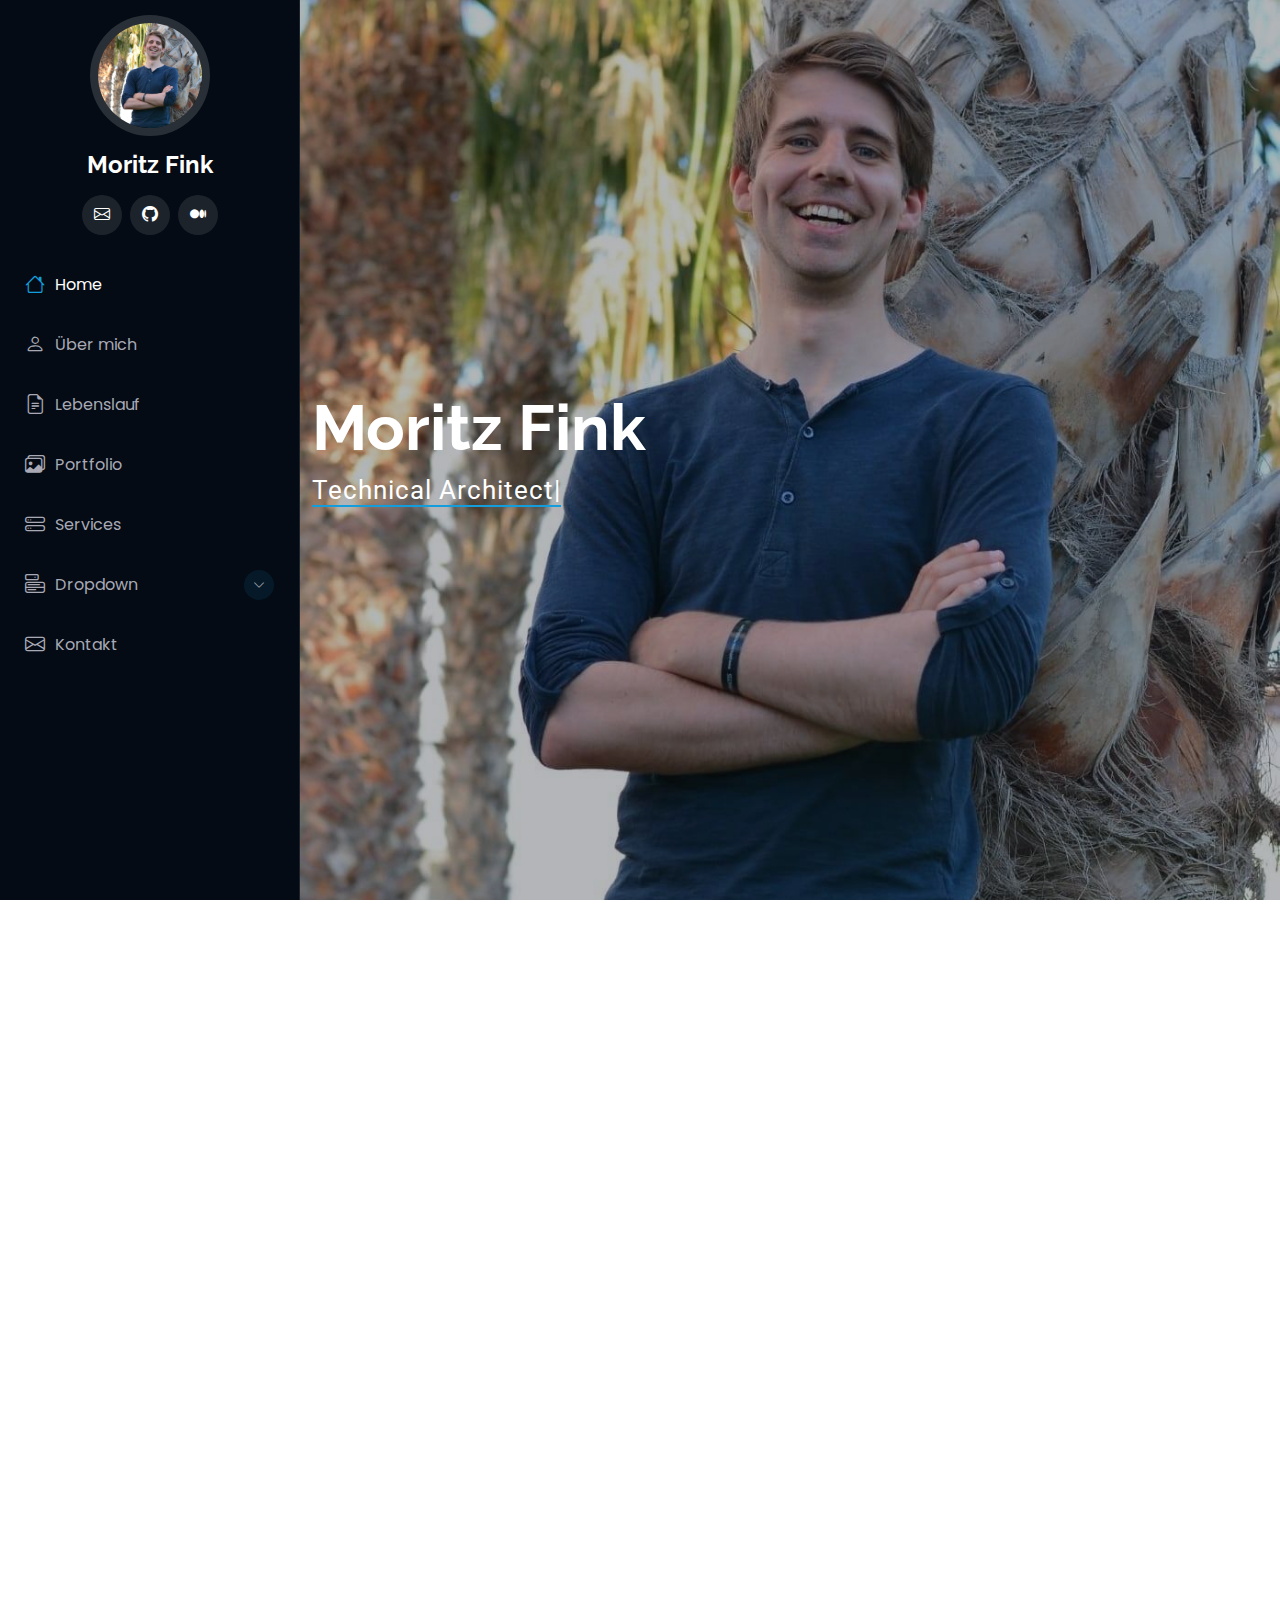
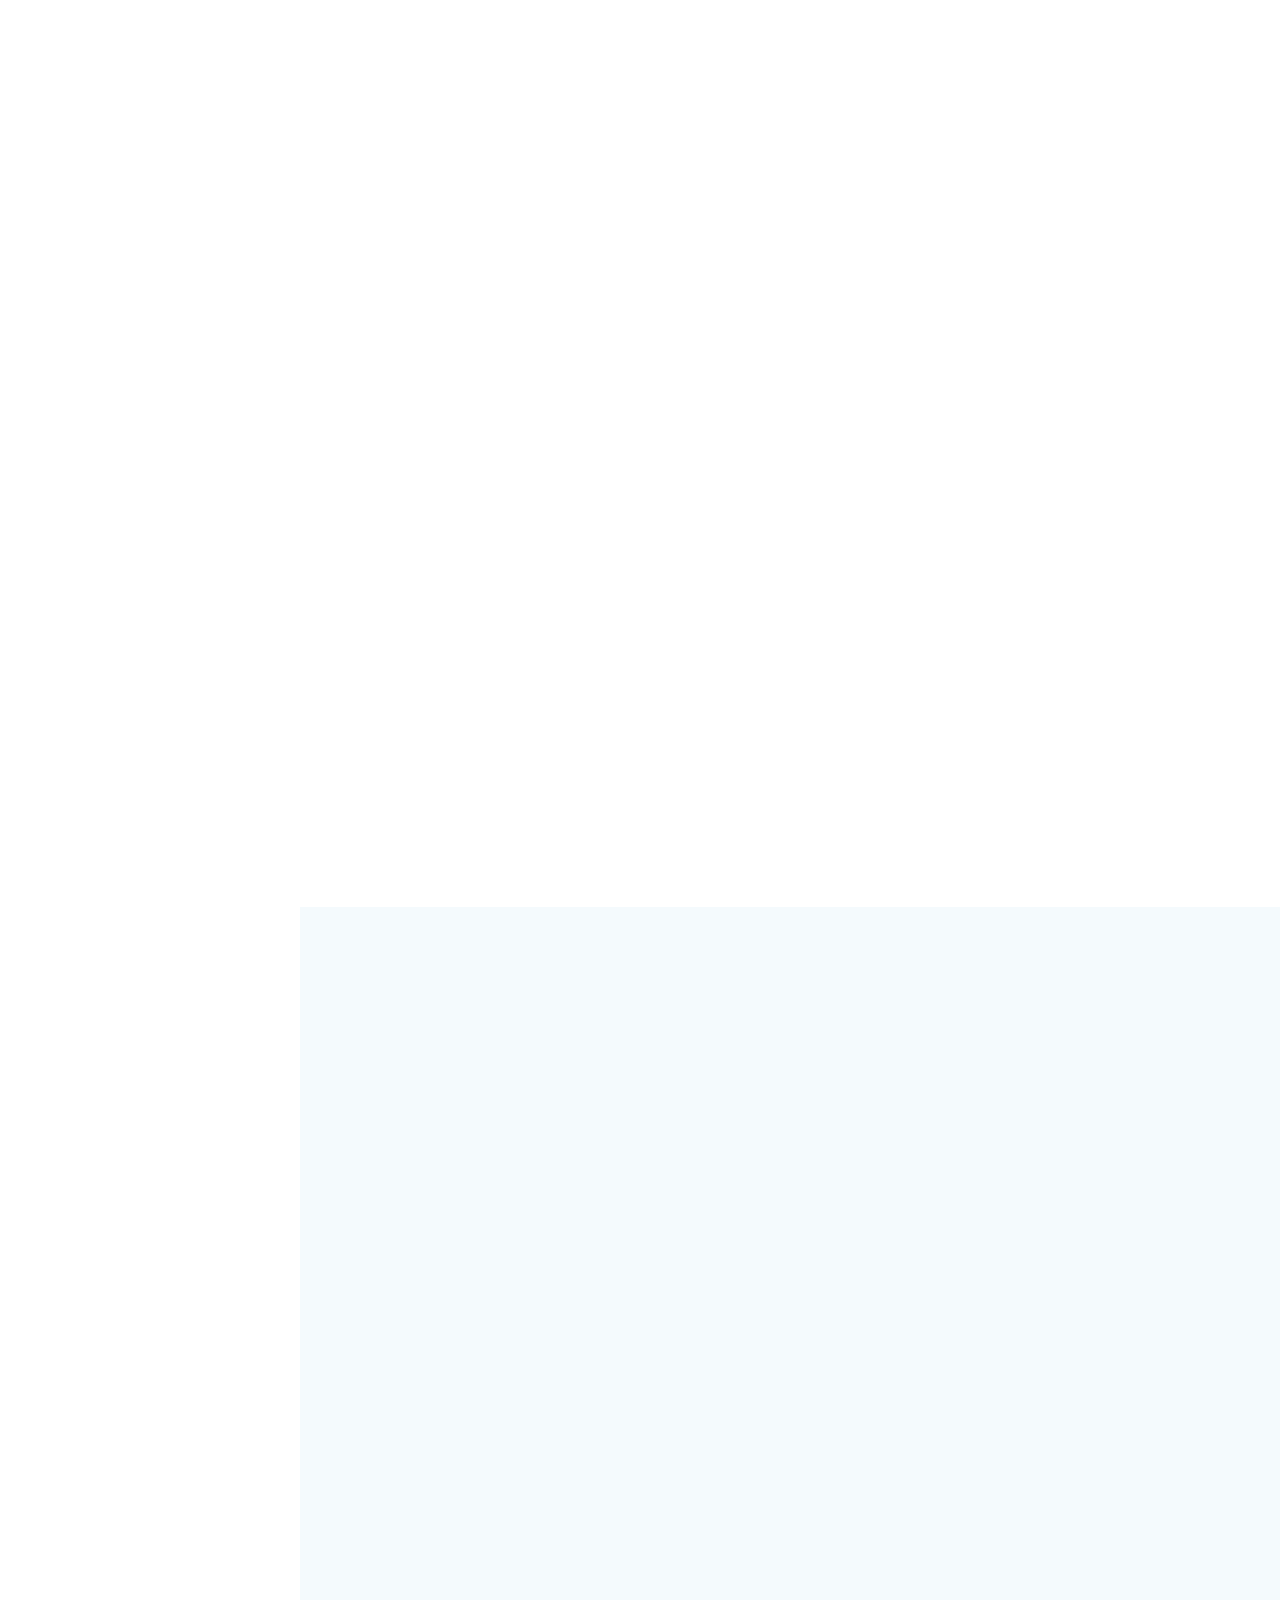
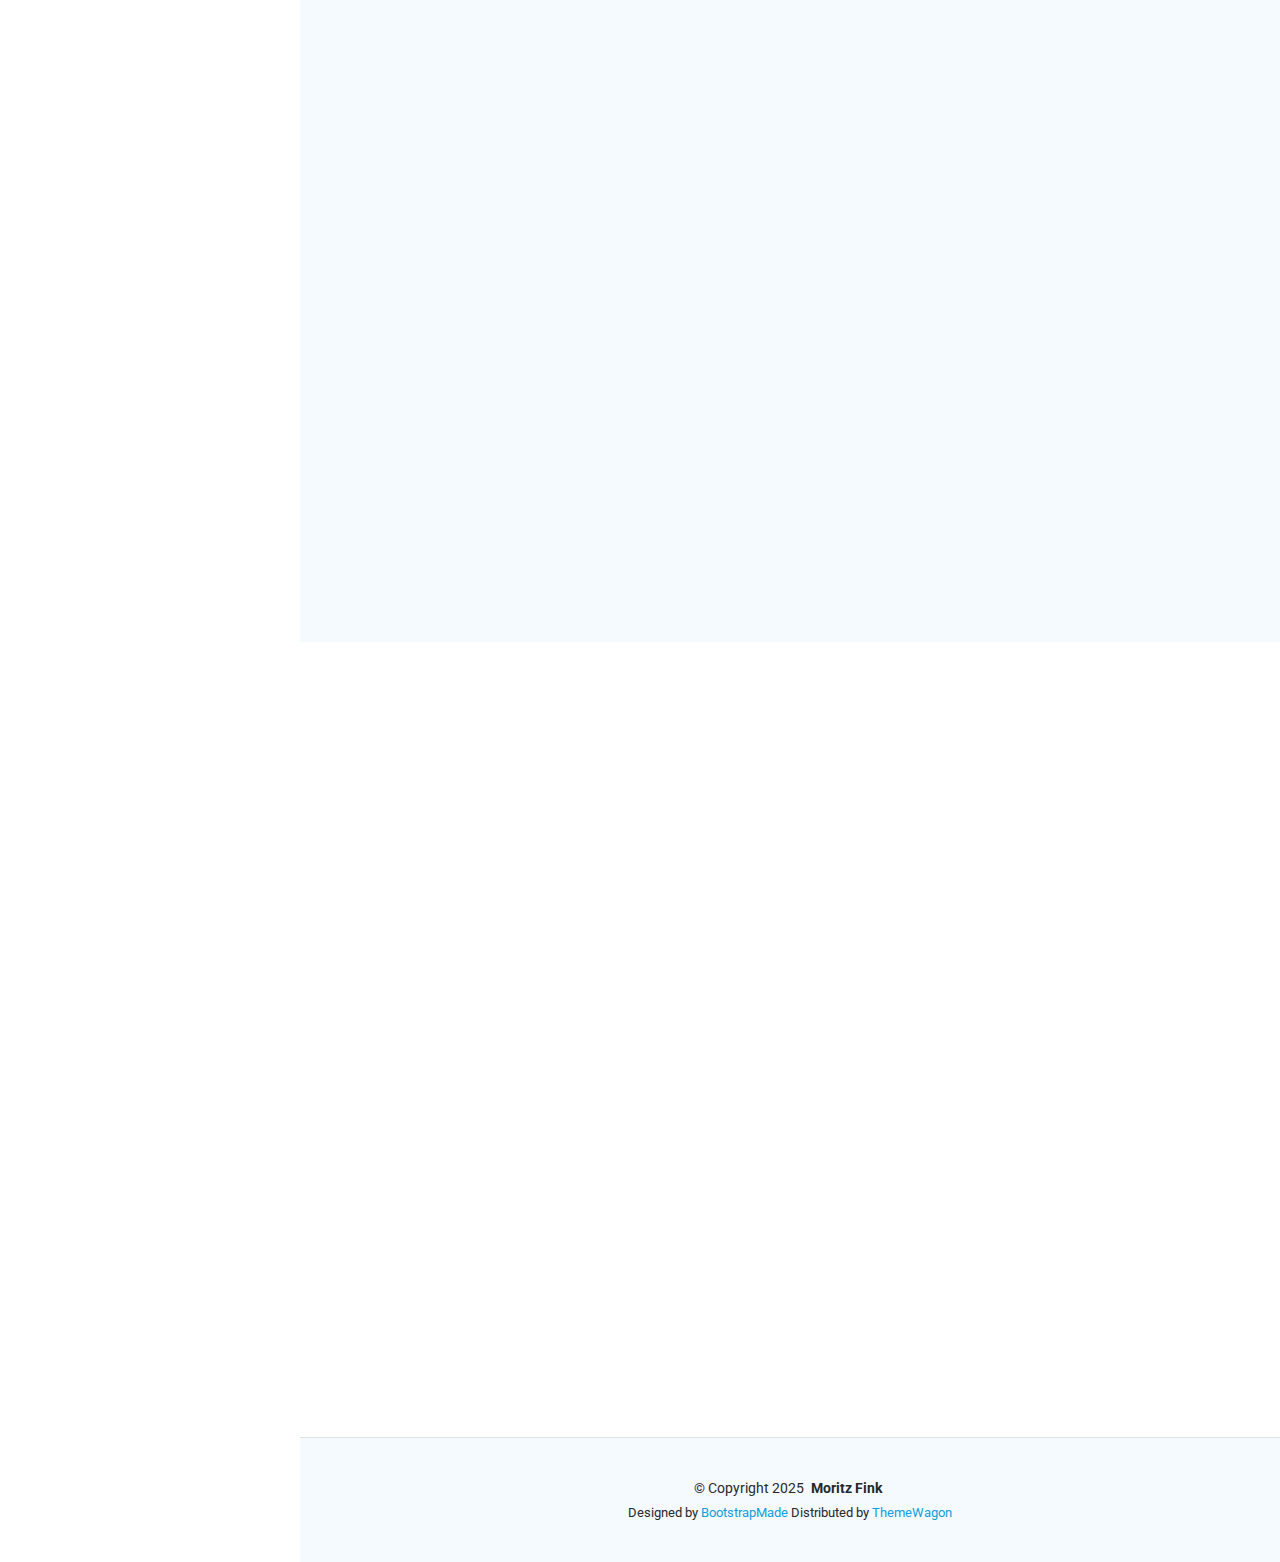
==== index.html @ 24b367f7 "Summarize Bachelor & Master" ====
<!DOCTYPE html>
<html lang="de">

<head>
    <meta charset="utf-8">
    <meta content="width=device-width, initial-scale=1.0" name="viewport">
    <title>Moritz Fink</title>
    <meta content="" name="description"> <!-- TODO -->
    <meta content="" name="keywords">

    <!-- Favicons -->
    <link href="assets/img/favicon.ico" rel="icon">
    <link href="assets/img/apple-touch-icon.png" rel="apple-touch-icon">

    <!-- Fonts -->
    <link href="https://fonts.googleapis.com" rel="preconnect">
    <link href="https://fonts.gstatic.com" rel="preconnect" crossorigin>
    <link href="https://fonts.googleapis.com/css2?family=Roboto:ital,wght@0,100;0,300;0,400;0,500;0,700;0,900;1,100;1,300;1,400;1,500;1,700;1,900&family=Poppins:ital,wght@0,100;0,200;0,300;0,400;0,500;0,600;0,700;0,800;0,900;1,100;1,200;1,300;1,400;1,500;1,600;1,700;1,800;1,900&family=Raleway:ital,wght@0,100;0,200;0,300;0,400;0,500;0,600;0,700;0,800;0,900;1,100;1,200;1,300;1,400;1,500;1,600;1,700;1,800;1,900&display=swap"
          rel="stylesheet">

    <!-- Vendor CSS Files -->
    <link href="assets/vendor/bootstrap/css/bootstrap.min.css" rel="stylesheet">
    <link href="assets/vendor/bootstrap-icons/bootstrap-icons.css" rel="stylesheet">
    <link href="assets/vendor/aos/aos.css" rel="stylesheet">
    <link href="assets/vendor/glightbox/css/glightbox.min.css" rel="stylesheet">
    <link href="assets/vendor/swiper/swiper-bundle.min.css" rel="stylesheet">

    <!-- Main CSS File -->
    <link href="assets/css/main.css" rel="stylesheet">
</head>

<body class="index-page">

<header id="header" class="header dark-background d-flex flex-column">
    <i class="header-toggle d-xl-none bi bi-list"></i>

    <div class="profile-img">
        <img src="assets/img/my-profile-img.jpg" alt="" class="img-fluid rounded-circle">
    </div>

    <a href="index.html" class="logo d-flex align-items-center justify-content-center">
        <!-- Uncomment the line below if you also wish to use an image logo -->
        <!-- <img src="assets/img/logo.png" alt=""> -->
        <h1 class="sitename">Moritz Fink</h1>
    </a>

    <div class="social-links text-center">
        <a href="mailto:fink.moritz@gmail.com" class="mail"><i class="bi bi-envelope"></i></a>
        <a href="https://github.com/finkmoritz" class="github"><i class="bi bi-github"></i></a>
        <a href="https://medium.com/@fink.moritz" class="medium"><i class="bi bi-medium"></i></a>
    </div>

    <nav id="navmenu" class="navmenu">
        <ul>
            <li><a href="#hero" class="active"><i class="bi bi-house navicon"></i>Home</a></li>
            <li><a href="#about"><i class="bi bi-person navicon"></i> Über mich</a></li>
            <li><a href="#resume"><i class="bi bi-file-earmark-text navicon"></i> Lebenslauf</a></li>
            <li><a href="#portfolio"><i class="bi bi-images navicon"></i> Portfolio</a></li>
            <li><a href="#services"><i class="bi bi-hdd-stack navicon"></i> Services</a></li>
            <li class="dropdown"><a href="#"><i class="bi bi-menu-button navicon"></i> <span>Dropdown</span> <i
                    class="bi bi-chevron-down toggle-dropdown"></i></a>
                <ul>
                    <li><a href="#">Dropdown 1</a></li>
                    <li class="dropdown"><a href="#"><span>Deep Dropdown</span> <i
                            class="bi bi-chevron-down toggle-dropdown"></i></a>
                        <ul>
                            <li><a href="#">Deep Dropdown 1</a></li>
                            <li><a href="#">Deep Dropdown 2</a></li>
                            <li><a href="#">Deep Dropdown 3</a></li>
                            <li><a href="#">Deep Dropdown 4</a></li>
                            <li><a href="#">Deep Dropdown 5</a></li>
                        </ul>
                    </li>
                    <li><a href="#">Dropdown 2</a></li>
                    <li><a href="#">Dropdown 3</a></li>
                    <li><a href="#">Dropdown 4</a></li>
                </ul>
            </li>
            <li><a href="#contact"><i class="bi bi-envelope navicon"></i> Kontakt</a></li>
        </ul>
    </nav>

</header>

<main class="main">

    <!-- Hero Section -->
    <section id="hero" class="hero section dark-background">

        <img src="assets/img/hero-bg.jpg" alt="" data-aos="fade-in" class="">

        <div class="container" data-aos="fade-up" data-aos-delay="100">
            <h2>Moritz Fink</h2>
            <p><span class="typed"
                         data-typed-items="Technical Architect, Software Engineer, Associate Manager">Technical Architect</span><span
                    class="typed-cursor typed-cursor--blink" aria-hidden="true"></span><span
                    class="typed-cursor typed-cursor--blink" aria-hidden="true"></span></p>
        </div>

    </section><!-- /Hero Section -->

    <!-- About Section -->
    <section id="about" class="about section">

        <!-- Section Title -->
        <div class="container section-title" data-aos="fade-up">
            <h2>Über mich</h2>
            <p>Mit meinen mittlerweile <span id="careerYears"></span> Jahren Berufserfahrung konnte ich bereits
            vielen Kunden mit modernen und zuverlässigen Softwarelösungen zum Erfolg verhelfen. Obwohl ich in
            diesem Zuge schon mit unterschiedlichsten Technologien, Programmiersprachen, Frameworks und Tools
            arbeiten durfte, liegt mein Fokus dennoch auf Backend-Applikationen im Java-Ökosystem (insbesondere
            SpringBoot-Microservices).</p>
        </div><!-- End Section Title -->

        <div class="container" data-aos="fade-up" data-aos-delay="100">

            <div class="row gy-4 justify-content-center">
                <div class="col-lg-4">
                    <img src="assets/img/my-profile-img.jpg" class="img-fluid" alt="">
                    <div class="row">
                        <div class="col-3">
                            <a href="https://www.scrum.org/certificates/267870">
                                <img class="" src="assets/img/certificates/badge-psmi.svg" alt="badge-psmi" width="100%"/>
                            </a>
                        </div>
                        <div class="col-3">
                            <a href="https://www.youracclaim.com/badges/b25d51d9-f600-4a64-9396-aa8501bc0578/public_url">
                                <img class="" src="assets/img/certificates/badge-aws-cp.png" alt="badge-aws-cp" width="100%"/>
                            </a>
                        </div>
                        <div class="col-3">
                            <img class="" src="assets/img/certificates/badge-devops-foundation.png" alt="badge-devops-foundation" width="100%"/>
                        </div>
                        <div class="col-3">
                            <img class="" src="assets/img/certificates/badge-kmp1.png" alt="badge-kmp1" width="100%"/>
                        </div>
                    </div>
                </div>
                <div class="col-lg-8 content">
                    <h2>Technischer Architekt &amp; Software Engineer</h2>
                    <p class="fst-italic py-3"> <!-- TODO -->
                        Lorem ipsum dolor sit amet, consectetur adipiscing elit, sed do eiusmod tempor incididunt ut
                        labore et dolore
                        magna aliqua.
                    </p>
                    <div class="row">
                        <div class="col-lg-6">
                            <ul>
                                <li><i class="bi bi-chevron-right"></i> <strong>Wohnort:</strong>
                                    <span>Maxhütte-Haidhof, Deutschland</span></li>
                                <li><i class="bi bi-chevron-right"></i> <strong>Geboren:</strong>
                                    <span>30. Juni 1992 in Burglengenfeld</span></li>
                                <li><i class="bi bi-chevron-right"></i> <strong>Alter:</strong> <span id="ageYears"></span></li>
                                <li><i class="bi bi-chevron-right"></i> <strong>Email:</strong>
                                    <span><a href="mailto:fink.moritz@gmail.com">fink.moritz@gmail.com</a></span></li>
                            </ul>
                        </div>
                        <div class="col-lg-6">
                            <ul>
                                <li><i class="bi bi-chevron-right"></i> <strong>Website:</strong>
                                    <span><a href="https://www.finkmoritz.de<">www.finkmoritz.de</a></span></li>
                                <!--<li><i class="bi bi-chevron-right"></i> <strong>Mobiltelefon:</strong>
                                    <span>+123 456 7890</span></li>-->
                                <li><i class="bi bi-chevron-right"></i> <strong>Abschluss:</strong> <span>M.Sc. Computational Science</span></li>
                                <li><i class="bi bi-chevron-right"></i> <strong>Arbeitgeber:</strong>
                                    <span><a href="https://accenture.com">Accenture</a></span></li>
                            </ul>
                        </div>
                    </div>
                    <p class="py-3"> <!-- TODO -->
                        Officiis eligendi itaque labore et dolorum mollitia officiis optio vero. Quisquam sunt adipisci
                        omnis et ut. Nulla accusantium dolor incidunt officia tempore. Et eius omnis.
                        Cupiditate ut dicta maxime officiis quidem quia. Sed et consectetur qui quia repellendus itaque
                        neque.
                    </p>
                </div>
            </div>

        </div>

    </section><!-- /About Section -->

    <!-- Skills Section -->
    <section id="skills" class="skills section light-background">

        <!-- Section Title -->
        <div class="container section-title" data-aos="fade-up">
            <h2>Skills</h2>
            <p>Necessitatibus eius consequatur ex aliquid fuga eum quidem sint consectetur velit</p> <!-- TODO -->
        </div><!-- End Section Title -->

        <div class="container" data-aos="fade-up" data-aos-delay="100">

            <div class="row skills-content skills-animation">

                <div class="col-lg-6">

                    <div class="progress">
                        <span class="skill"><span>Backend (Java, Kotlin)</span> <i class="val">90%</i></span>
                        <div class="progress-bar-wrap">
                            <div class="progress-bar" role="progressbar" aria-valuenow="90" aria-valuemin="0"
                                 aria-valuemax="100"></div>
                        </div>
                    </div><!-- End Skills Item -->

                    <div class="progress">
                        <span class="skill"><span>Agile Softwareentwicklung (Scrum, Kanban)</span> <i class="val">80%</i></span>
                        <div class="progress-bar-wrap">
                            <div class="progress-bar" role="progressbar" aria-valuenow="80" aria-valuemin="0"
                                 aria-valuemax="100"></div>
                        </div>
                    </div><!-- End Skills Item -->

                    <div class="progress">
                        <span class="skill"><span>Cross-Platform Development (Flutter)</span> <i class="val">80%</i></span>
                        <div class="progress-bar-wrap">
                            <div class="progress-bar" role="progressbar" aria-valuenow="80" aria-valuemin="0"
                                 aria-valuemax="100"></div>
                        </div>
                    </div><!-- End Skills Item -->

                </div>

                <div class="col-lg-6">

                    <div class="progress">
                        <span class="skill"><span>SQL (Oracle, PostgreSQL, H2)</span> <i class="val">70%</i></span>
                        <div class="progress-bar-wrap">
                            <div class="progress-bar" role="progressbar" aria-valuenow="70" aria-valuemin="0"
                                 aria-valuemax="100"></div>
                        </div>
                    </div><!-- End Skills Item -->

                    <div class="progress">
                        <span class="skill"><span>Frontend (HTML5/CSS/JavaScript, Angular, Vue, JSP)</span> <i class="val">60%</i></span>
                        <div class="progress-bar-wrap">
                            <div class="progress-bar" role="progressbar" aria-valuenow="60" aria-valuemin="0"
                                 aria-valuemax="100"></div>
                        </div>
                    </div><!-- End Skills Item -->

                    <div class="progress">
                        <span class="skill"><span>DevOps</span> <i class="val">50%</i></span>
                        <div class="progress-bar-wrap">
                            <div class="progress-bar" role="progressbar" aria-valuenow="50" aria-valuemin="0"
                                 aria-valuemax="100"></div>
                        </div>
                    </div><!-- End Skills Item -->

                </div>

            </div>

        </div>

    </section><!-- /Skills Section -->

    <!-- Resume Section -->
    <section id="resume" class="resume section">

        <!-- Section Title -->
        <div class="container section-title" data-aos="fade-up">
            <h2>Lebenslauf</h2>
            <p>Magnam dolores commodi suscipit. Necessitatibus eius consequatur ex aliquid fuga eum quidem. Sit sint
                consectetur velit. Quisquam quos quisquam cupiditate. Et nemo qui impedit suscipit alias ea. Quia fugiat
                sit in iste officiis commodi quidem hic quas.</p> <!-- TODO -->
        </div><!-- End Section Title -->

        <div class="container">

            <div class="row">

                <div class="col-lg-6" data-aos="fade-up" data-aos-delay="100">

                    <div class="col-lg-6" data-aos="fade-up" data-aos-delay="200">
                        <h3 class="resume-title">Berufliche Tätigkeiten</h3>
                        <div class="resume-item">
                            <h4>Associate Manager / Technischer Architekt</h4>
                            <h5>seit 2022</h5>
                            <p><em>Accenture, München</em></p>
                            <ul> <!-- TODO -->
                                <li>Lead in the design, development, and implementation of the graphic, layout, and
                                    production communication materials
                                </li>
                                <li>Delegate tasks to the 7 members of the design team and provide counsel on all aspects of
                                    the project.
                                </li>
                                <li>Supervise the assessment of all graphic materials in order to ensure quality and
                                    accuracy of the design
                                </li>
                                <li>Oversee the efficient use of production project budgets ranging from $2,000 - $25,000
                                </li>
                            </ul>
                        </div><!-- Edn Resume Item -->

                        <div class="resume-item">
                            <h4>Consultant / Software Engineer</h4>
                            <h5>2021 - 2022</h5>
                            <p><em>Accenture, München</em></p>
                            <ul> <!-- TODO -->
                                <li>Developed numerous marketing programs (logos, brochures,infographics, presentations, and
                                    advertisements).
                                </li>
                                <li>Managed up to 5 projects or tasks at a given time while under pressure</li>
                                <li>Recommended and consulted with clients on the most appropriate graphic design</li>
                                <li>Created 4+ design presentations and proposals a month for clients and account managers
                                </li>
                            </ul>
                        </div><!-- Edn Resume Item -->

                        <div class="resume-item">
                            <h4>(Senior) Analyst / Software Engineer</h4>
                            <h5>2017 - 2021</h5>
                            <p><em>Accenture, München</em></p>
                            <ul> <!-- TODO -->
                                <li>Developed numerous marketing programs (logos, brochures,infographics, presentations, and
                                    advertisements).
                                </li>
                                <li>Managed up to 5 projects or tasks at a given time while under pressure</li>
                                <li>Recommended and consulted with clients on the most appropriate graphic design</li>
                                <li>Created 4+ design presentations and proposals a month for clients and account managers
                                </li>
                            </ul>
                        </div><!-- Edn Resume Item -->

                        <div class="resume-item">
                            <h4>Trainee</h4>
                            <h5>2017</h5>
                            <p><em>Accenture, Frankfurt</em></p>
                            <ul> <!-- TODO -->
                                <li>Developed numerous marketing programs (logos, brochures,infographics, presentations, and
                                    advertisements).
                                </li>
                                <li>Managed up to 5 projects or tasks at a given time while under pressure</li>
                                <li>Recommended and consulted with clients on the most appropriate graphic design</li>
                                <li>Created 4+ design presentations and proposals a month for clients and account managers
                                </li>
                            </ul>
                        </div><!-- Edn Resume Item -->

                    </div>

                    <h3 class="resume-title">Ausbildung</h3>
                    <div class="resume-item">
                        <h4>Master of Science - Computational Science</h4>
                        <h5>2015 - 2017</h5>
                        <p><em>Universität Regensburg</em></p>
                        <p>Im Zuge meiner <a href="assets/docs/portfolio/Masterthesis.pdf">Masterarbeit</a>
                            programmierte ich mehrere Simulationen im Bereich der Gitter-Quantenchromodynamik
                            (Lattice-QCD) für zwei verschiedene mathematische C++ - Bibliotheken
                            (<a href="https://github.com/finkmoritz/Chroma">Chroma</a> &
                            <a href="https://github.com/finkmoritz/Grid">GRID</a>).
                            Deren jeweilige Performance stellte ich anschließend auf dem Supercomputer
                            <a href="https://www.fz-juelich.de/en/ias/jsc/systems/prototype-systems/qpace3">QPACE3</a>
                            des Jülicher Forschungszentrums gegenüber.</p>
                    </div><!-- Edn Resume Item -->

                    <div class="resume-item">
                        <h4>Bachelor of Science - Computational Science</h4>
                        <h5>2011 - 2015</h5>
                        <p><em>Universität Regensburg</em></p>
                        <p>Meine <a href="assets/docs/portfolio/Bachelorthesis.pdf">Bachelorarbeit</a> befasste sich
                            mit Phasenübergängen der Energiedichte und Magnetisierung von Spins im zweidimensionalen
                            <a href="https://github.com/finkmoritz/planarModel">Ising-Modell</a>.</p>
                    </div><!-- Edn Resume Item -->

                </div>

            </div>

        </div>

    </section><!-- /Resume Section -->

    <!-- Portfolio Section -->
    <section id="portfolio" class="portfolio section light-background">

        <!-- Section Title -->
        <div class="container section-title" data-aos="fade-up">
            <h2>Portfolio</h2>
            <p>Magnam dolores commodi suscipit. Necessitatibus eius consequatur ex aliquid fuga eum quidem. Sit sint
                consectetur velit. Quisquam quos quisquam cupiditate. Et nemo qui impedit suscipit alias ea. Quia fugiat
                sit in iste officiis commodi quidem hic quas.</p>
        </div><!-- End Section Title -->

        <div class="container">

            <div class="isotope-layout" data-default-filter="*" data-layout="masonry" data-sort="original-order">

                <ul class="portfolio-filters isotope-filters" data-aos="fade-up" data-aos-delay="100">
                    <li data-filter="*" class="filter-active">All</li>
                    <li data-filter=".filter-app">App</li>
                    <li data-filter=".filter-product">Product</li>
                    <li data-filter=".filter-branding">Branding</li>
                    <li data-filter=".filter-books">Books</li>
                </ul><!-- End Portfolio Filters -->

                <div class="row gy-4 isotope-container" data-aos="fade-up" data-aos-delay="200">

                    <div class="col-lg-4 col-md-6 portfolio-item isotope-item filter-app">
                        <div class="portfolio-content h-100">
                            <img src="assets/img/portfolio/app-1.jpg" class="img-fluid" alt="">
                            <div class="portfolio-info">
                                <h4>App 1</h4>
                                <p>Lorem ipsum, dolor sit amet consectetur</p>
                                <a href="assets/img/portfolio/app-1.jpg" title="App 1"
                                   data-gallery="portfolio-gallery-app" class="glightbox preview-link"><i
                                        class="bi bi-zoom-in"></i></a>
                                <a href="portfolio-details.html" title="More Details" class="details-link"><i
                                        class="bi bi-link-45deg"></i></a>
                            </div>
                        </div>
                    </div><!-- End Portfolio Item -->

                    <div class="col-lg-4 col-md-6 portfolio-item isotope-item filter-product">
                        <div class="portfolio-content h-100">
                            <img src="assets/img/portfolio/product-1.jpg" class="img-fluid" alt="">
                            <div class="portfolio-info">
                                <h4>Product 1</h4>
                                <p>Lorem ipsum, dolor sit amet consectetur</p>
                                <a href="assets/img/portfolio/product-1.jpg" title="Product 1"
                                   data-gallery="portfolio-gallery-product" class="glightbox preview-link"><i
                                        class="bi bi-zoom-in"></i></a>
                                <a href="portfolio-details.html" title="More Details" class="details-link"><i
                                        class="bi bi-link-45deg"></i></a>
                            </div>
                        </div>
                    </div><!-- End Portfolio Item -->

                    <div class="col-lg-4 col-md-6 portfolio-item isotope-item filter-branding">
                        <div class="portfolio-content h-100">
                            <img src="assets/img/portfolio/branding-1.jpg" class="img-fluid" alt="">
                            <div class="portfolio-info">
                                <h4>Branding 1</h4>
                                <p>Lorem ipsum, dolor sit amet consectetur</p>
                                <a href="assets/img/portfolio/branding-1.jpg" title="Branding 1"
                                   data-gallery="portfolio-gallery-branding" class="glightbox preview-link"><i
                                        class="bi bi-zoom-in"></i></a>
                                <a href="portfolio-details.html" title="More Details" class="details-link"><i
                                        class="bi bi-link-45deg"></i></a>
                            </div>
                        </div>
                    </div><!-- End Portfolio Item -->

                    <div class="col-lg-4 col-md-6 portfolio-item isotope-item filter-books">
                        <div class="portfolio-content h-100">
                            <img src="assets/img/portfolio/books-1.jpg" class="img-fluid" alt="">
                            <div class="portfolio-info">
                                <h4>Books 1</h4>
                                <p>Lorem ipsum, dolor sit amet consectetur</p>
                                <a href="assets/img/portfolio/books-1.jpg" title="Branding 1"
                                   data-gallery="portfolio-gallery-book" class="glightbox preview-link"><i
                                        class="bi bi-zoom-in"></i></a>
                                <a href="portfolio-details.html" title="More Details" class="details-link"><i
                                        class="bi bi-link-45deg"></i></a>
                            </div>
                        </div>
                    </div><!-- End Portfolio Item -->

                    <div class="col-lg-4 col-md-6 portfolio-item isotope-item filter-app">
                        <div class="portfolio-content h-100">
                            <img src="assets/img/portfolio/app-2.jpg" class="img-fluid" alt="">
                            <div class="portfolio-info">
                                <h4>App 2</h4>
                                <p>Lorem ipsum, dolor sit amet consectetur</p>
                                <a href="assets/img/portfolio/app-2.jpg" title="App 2"
                                   data-gallery="portfolio-gallery-app" class="glightbox preview-link"><i
                                        class="bi bi-zoom-in"></i></a>
                                <a href="portfolio-details.html" title="More Details" class="details-link"><i
                                        class="bi bi-link-45deg"></i></a>
                            </div>
                        </div>
                    </div><!-- End Portfolio Item -->

                    <div class="col-lg-4 col-md-6 portfolio-item isotope-item filter-product">
                        <div class="portfolio-content h-100">
                            <img src="assets/img/portfolio/product-2.jpg" class="img-fluid" alt="">
                            <div class="portfolio-info">
                                <h4>Product 2</h4>
                                <p>Lorem ipsum, dolor sit amet consectetur</p>
                                <a href="assets/img/portfolio/product-2.jpg" title="Product 2"
                                   data-gallery="portfolio-gallery-product" class="glightbox preview-link"><i
                                        class="bi bi-zoom-in"></i></a>
                                <a href="portfolio-details.html" title="More Details" class="details-link"><i
                                        class="bi bi-link-45deg"></i></a>
                            </div>
                        </div>
                    </div><!-- End Portfolio Item -->

                    <div class="col-lg-4 col-md-6 portfolio-item isotope-item filter-branding">
                        <div class="portfolio-content h-100">
                            <img src="assets/img/portfolio/branding-2.jpg" class="img-fluid" alt="">
                            <div class="portfolio-info">
                                <h4>Branding 2</h4>
                                <p>Lorem ipsum, dolor sit amet consectetur</p>
                                <a href="assets/img/portfolio/branding-2.jpg" title="Branding 2"
                                   data-gallery="portfolio-gallery-branding" class="glightbox preview-link"><i
                                        class="bi bi-zoom-in"></i></a>
                                <a href="portfolio-details.html" title="More Details" class="details-link"><i
                                        class="bi bi-link-45deg"></i></a>
                            </div>
                        </div>
                    </div><!-- End Portfolio Item -->

                    <div class="col-lg-4 col-md-6 portfolio-item isotope-item filter-books">
                        <div class="portfolio-content h-100">
                            <img src="assets/img/portfolio/books-2.jpg" class="img-fluid" alt="">
                            <div class="portfolio-info">
                                <h4>Books 2</h4>
                                <p>Lorem ipsum, dolor sit amet consectetur</p>
                                <a href="assets/img/portfolio/books-2.jpg" title="Branding 2"
                                   data-gallery="portfolio-gallery-book" class="glightbox preview-link"><i
                                        class="bi bi-zoom-in"></i></a>
                                <a href="portfolio-details.html" title="More Details" class="details-link"><i
                                        class="bi bi-link-45deg"></i></a>
                            </div>
                        </div>
                    </div><!-- End Portfolio Item -->

                    <div class="col-lg-4 col-md-6 portfolio-item isotope-item filter-app">
                        <div class="portfolio-content h-100">
                            <img src="assets/img/portfolio/app-3.jpg" class="img-fluid" alt="">
                            <div class="portfolio-info">
                                <h4>App 3</h4>
                                <p>Lorem ipsum, dolor sit amet consectetur</p>
                                <a href="assets/img/portfolio/app-3.jpg" title="App 3"
                                   data-gallery="portfolio-gallery-app" class="glightbox preview-link"><i
                                        class="bi bi-zoom-in"></i></a>
                                <a href="portfolio-details.html" title="More Details" class="details-link"><i
                                        class="bi bi-link-45deg"></i></a>
                            </div>
                        </div>
                    </div><!-- End Portfolio Item -->

                    <div class="col-lg-4 col-md-6 portfolio-item isotope-item filter-product">
                        <div class="portfolio-content h-100">
                            <img src="assets/img/portfolio/product-3.jpg" class="img-fluid" alt="">
                            <div class="portfolio-info">
                                <h4>Product 3</h4>
                                <p>Lorem ipsum, dolor sit amet consectetur</p>
                                <a href="assets/img/portfolio/product-3.jpg" title="Product 3"
                                   data-gallery="portfolio-gallery-product" class="glightbox preview-link"><i
                                        class="bi bi-zoom-in"></i></a>
                                <a href="portfolio-details.html" title="More Details" class="details-link"><i
                                        class="bi bi-link-45deg"></i></a>
                            </div>
                        </div>
                    </div><!-- End Portfolio Item -->

                    <div class="col-lg-4 col-md-6 portfolio-item isotope-item filter-branding">
                        <div class="portfolio-content h-100">
                            <img src="assets/img/portfolio/branding-3.jpg" class="img-fluid" alt="">
                            <div class="portfolio-info">
                                <h4>Branding 3</h4>
                                <p>Lorem ipsum, dolor sit amet consectetur</p>
                                <a href="assets/img/portfolio/branding-3.jpg" title="Branding 2"
                                   data-gallery="portfolio-gallery-branding" class="glightbox preview-link"><i
                                        class="bi bi-zoom-in"></i></a>
                                <a href="portfolio-details.html" title="More Details" class="details-link"><i
                                        class="bi bi-link-45deg"></i></a>
                            </div>
                        </div>
                    </div><!-- End Portfolio Item -->

                    <div class="col-lg-4 col-md-6 portfolio-item isotope-item filter-books">
                        <div class="portfolio-content h-100">
                            <img src="assets/img/portfolio/books-3.jpg" class="img-fluid" alt="">
                            <div class="portfolio-info">
                                <h4>Books 3</h4>
                                <p>Lorem ipsum, dolor sit amet consectetur</p>
                                <a href="assets/img/portfolio/books-3.jpg" title="Branding 3"
                                   data-gallery="portfolio-gallery-book" class="glightbox preview-link"><i
                                        class="bi bi-zoom-in"></i></a>
                                <a href="portfolio-details.html" title="More Details" class="details-link"><i
                                        class="bi bi-link-45deg"></i></a>
                            </div>
                        </div>
                    </div><!-- End Portfolio Item -->

                </div><!-- End Portfolio Container -->

            </div>

        </div>

    </section><!-- /Portfolio Section -->

    <!-- Contact Section -->
    <section id="contact" class="contact section">

        <!-- Section Title -->
        <div class="container section-title" data-aos="fade-up">
            <h2>Kontakt</h2>
            <p>Necessitatibus eius consequatur ex aliquid fuga eum quidem sint consectetur velit</p> <!-- TODO -->
        </div><!-- End Section Title -->

        <div class="container" data-aos="fade-up" data-aos-delay="100">

            <div class="row gy-4">

                <div class="col-lg-5">

                    <div class="info-wrap">
                        <div class="info-item d-flex" data-aos="fade-up" data-aos-delay="200">
                            <i class="bi bi-geo-alt flex-shrink-0"></i>
                            <div>
                                <h3>Wohnort</h3>
                                <p>Maxhütte-Haidhof</p>
                            </div>
                        </div><!-- End Info Item -->

                        <!--<div class="info-item d-flex" data-aos="fade-up" data-aos-delay="300">
                            <i class="bi bi-telephone flex-shrink-0"></i>
                            <div>
                                <h3>Telefon</h3>
                                <p>+1 5589 55488 55</p>
                            </div>
                        </div>--><!-- End Info Item -->

                        <div class="info-item d-flex" data-aos="fade-up" data-aos-delay="400">
                            <i class="bi bi-envelope flex-shrink-0"></i>
                            <div>
                                <h3>Email</h3>
                                <p><a href="mailto:fink.moritz@gmail.com">fink.moritz@gmail.com</a></p>
                            </div>
                        </div><!-- End Info Item -->

                        <iframe src="https://www.google.com/maps/embed?pb=!1m18!1m12!1m3!1d41727.13258913736!2d12.028647030836174!3d49.18261533361409!2m3!1f0!2f0!3f0!3m2!1i1024!2i768!4f13.1!3m3!1m2!1s0x479f92b4f94dedef%3A0xd1ccecf30715cacb!2s93142%20Maxh%C3%BCtte-Haidhof!5e0!3m2!1sde!2sde!4v1743669351145!5m2!1sde!2sde"
                                frameborder="0" style="border:0; width: 100%; height: 270px;" allowfullscreen=""
                                loading="lazy" referrerpolicy="no-referrer-when-downgrade"></iframe>
                    </div>
                </div>

            </div>

        </div>

    </section><!-- /Contact Section -->

</main>

<footer id="footer" class="footer position-relative light-background">

    <div class="container">
        <div class="copyright text-center ">
            <p>© <span>Copyright 2025</span> <strong class="px-1 sitename">Moritz Fink</strong></p>
        </div>
        <div class="credits">
            <!-- All the links in the footer should remain intact. -->
            <!-- You can delete the links only if you've purchased the pro version. -->
            <!-- Licensing information: https://bootstrapmade.com/license/ -->
            <!-- Purchase the pro version with working PHP/AJAX contact form: [buy-url] -->
            Designed by <a href="https://bootstrapmade.com/">BootstrapMade</a> Distributed by <a
                href="https://themewagon.com">ThemeWagon</a>
        </div>
    </div>

</footer>

<!-- Scroll Top -->
<a href="#" id="scroll-top" class="scroll-top d-flex align-items-center justify-content-center"><i
        class="bi bi-arrow-up-short"></i></a>

<!-- Preloader -->
<div id="preloader"></div>

<!-- Vendor JS Files -->
<script src="assets/vendor/bootstrap/js/bootstrap.bundle.min.js"></script>
<script src="assets/vendor/php-email-form/validate.js"></script>
<script src="assets/vendor/aos/aos.js"></script>
<script src="assets/vendor/typed.js/typed.umd.js"></script>
<script src="assets/vendor/purecounter/purecounter_vanilla.js"></script>
<script src="assets/vendor/waypoints/noframework.waypoints.js"></script>
<script src="assets/vendor/glightbox/js/glightbox.min.js"></script>
<script src="assets/vendor/imagesloaded/imagesloaded.pkgd.min.js"></script>
<script src="assets/vendor/isotope-layout/isotope.pkgd.min.js"></script>
<script src="assets/vendor/swiper/swiper-bundle.min.js"></script>

<!-- Main JS File -->
<script src="assets/js/main.js"></script>

</body>

</html>
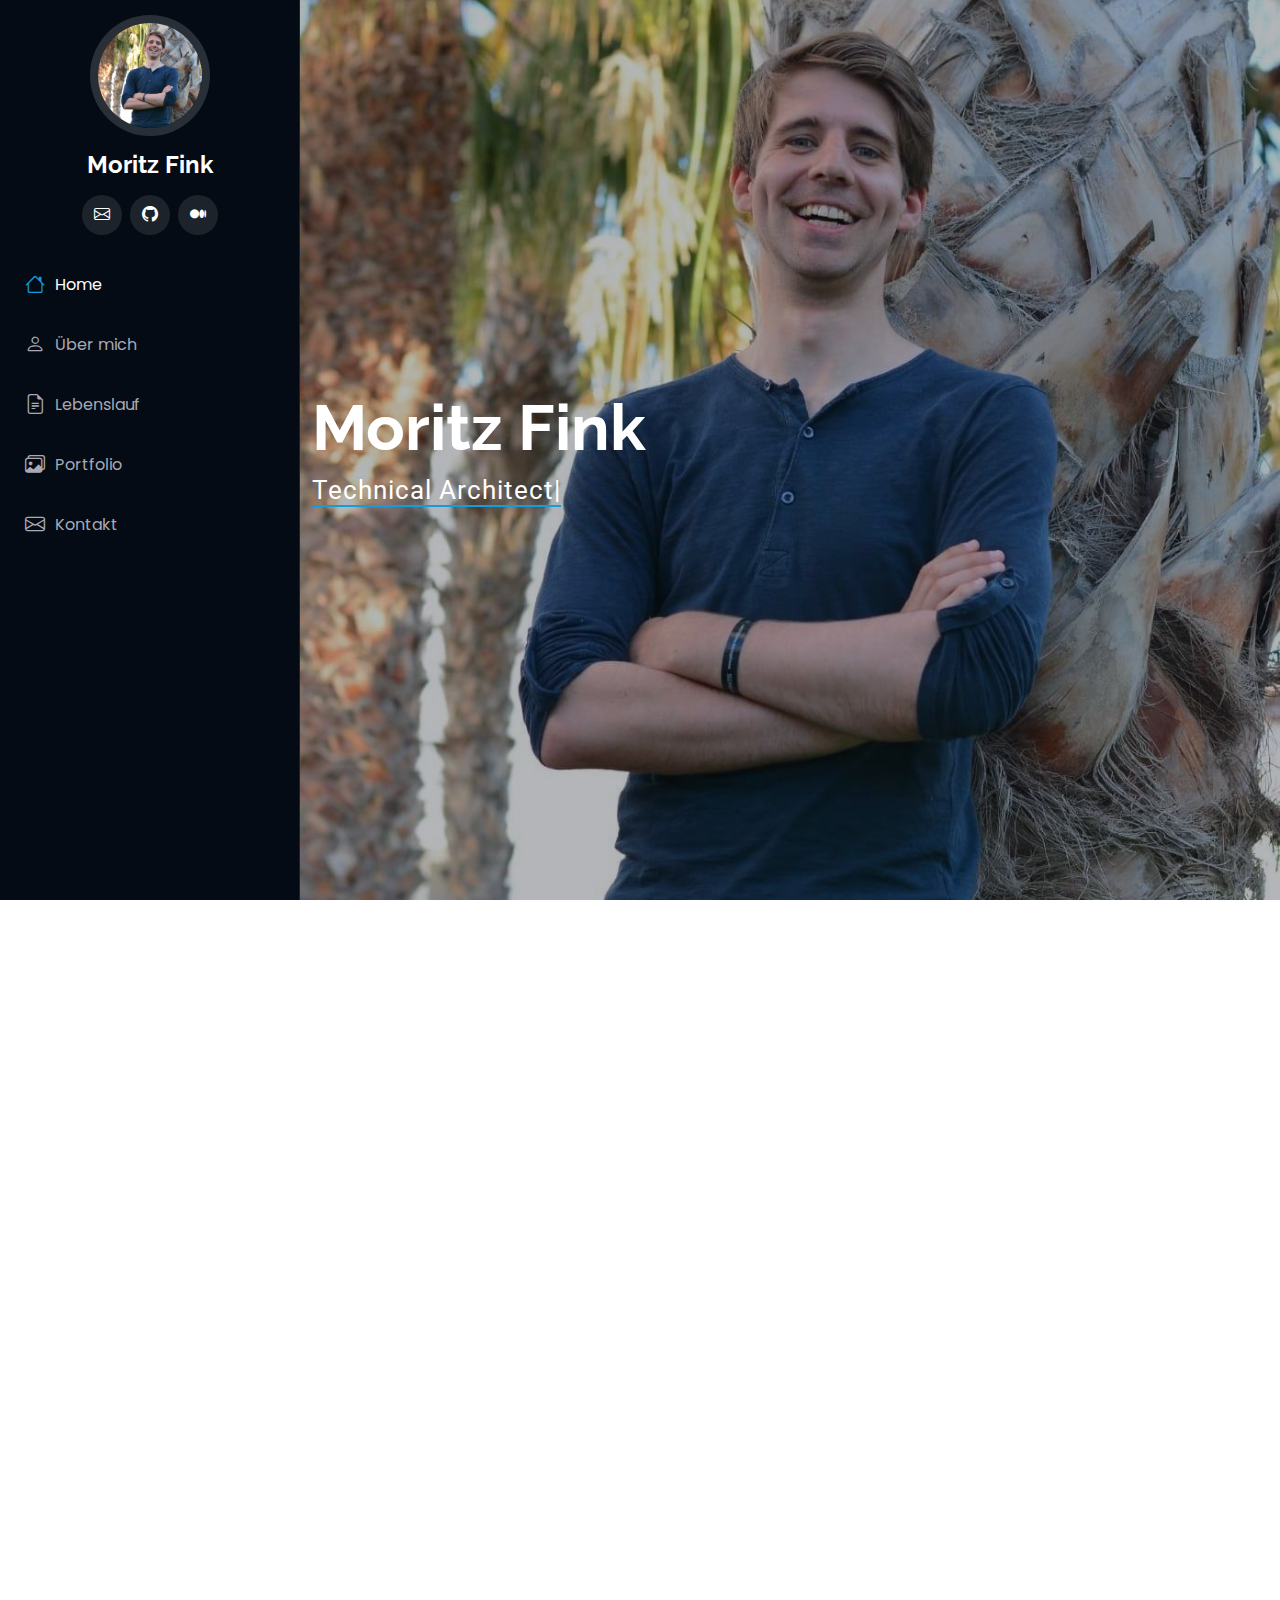
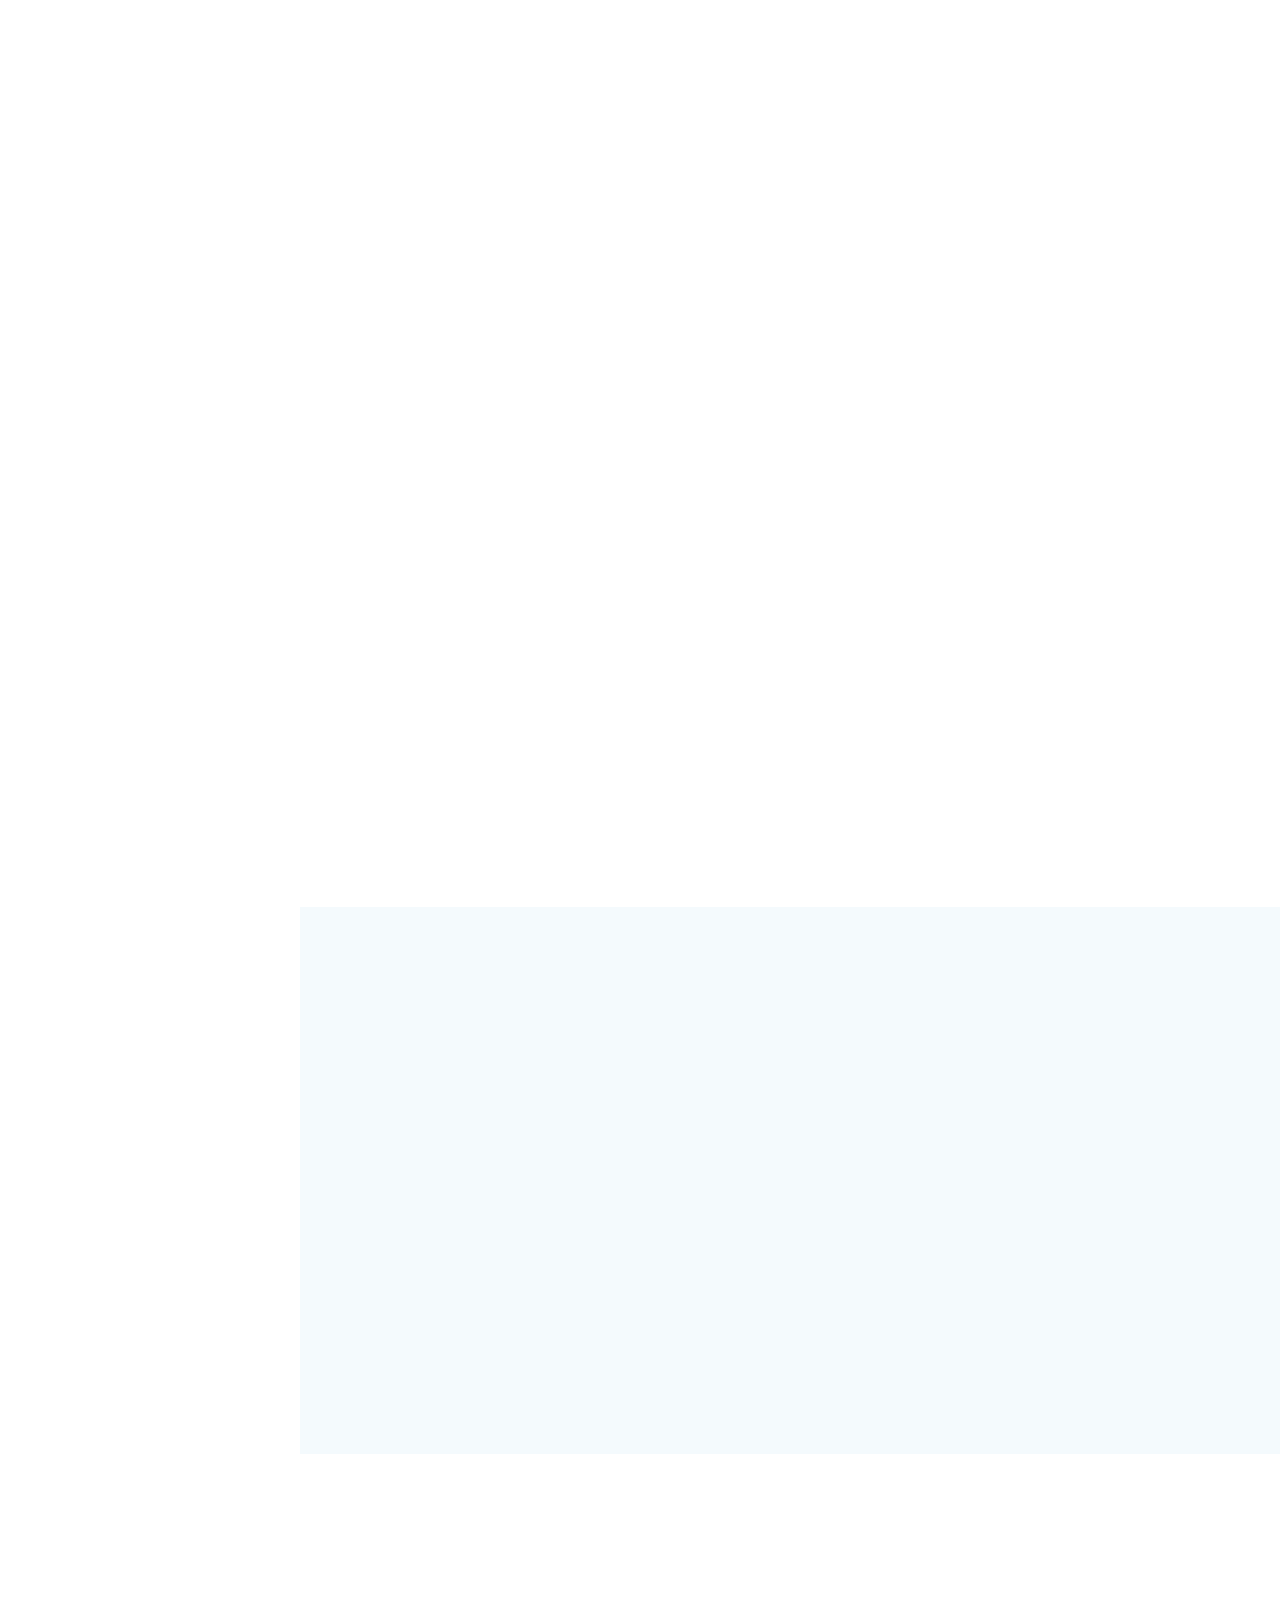
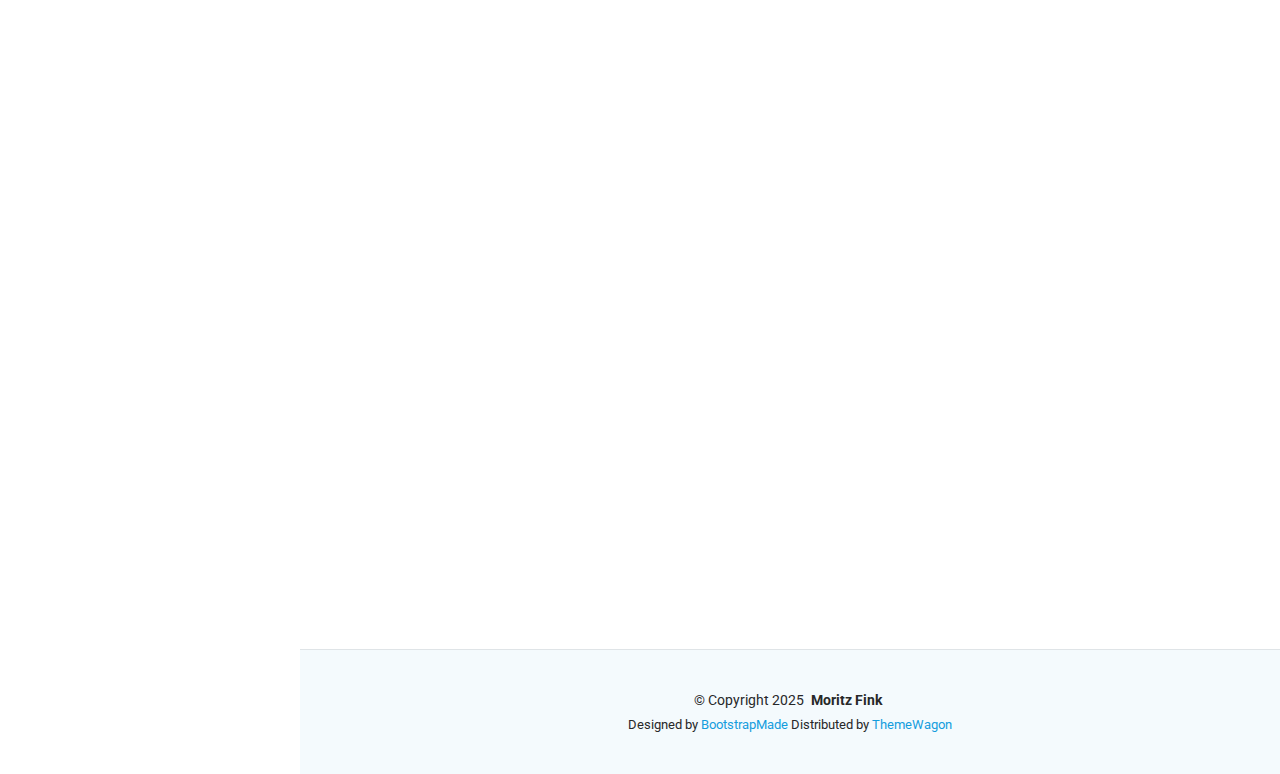
==== commit 0b521b7b: "Add SBF App in portfolio" ====
--- a/index.html
+++ b/index.html
@@ -39,8 +39,6 @@
     </div>
 
     <a href="index.html" class="logo d-flex align-items-center justify-content-center">
-        <!-- Uncomment the line below if you also wish to use an image logo -->
-        <!-- <img src="assets/img/logo.png" alt=""> -->
         <h1 class="sitename">Moritz Fink</h1>
     </a>
 
@@ -56,26 +54,6 @@
             <li><a href="#about"><i class="bi bi-person navicon"></i> Über mich</a></li>
             <li><a href="#resume"><i class="bi bi-file-earmark-text navicon"></i> Lebenslauf</a></li>
             <li><a href="#portfolio"><i class="bi bi-images navicon"></i> Portfolio</a></li>
-            <li><a href="#services"><i class="bi bi-hdd-stack navicon"></i> Services</a></li>
-            <li class="dropdown"><a href="#"><i class="bi bi-menu-button navicon"></i> <span>Dropdown</span> <i
-                    class="bi bi-chevron-down toggle-dropdown"></i></a>
-                <ul>
-                    <li><a href="#">Dropdown 1</a></li>
-                    <li class="dropdown"><a href="#"><span>Deep Dropdown</span> <i
-                            class="bi bi-chevron-down toggle-dropdown"></i></a>
-                        <ul>
-                            <li><a href="#">Deep Dropdown 1</a></li>
-                            <li><a href="#">Deep Dropdown 2</a></li>
-                            <li><a href="#">Deep Dropdown 3</a></li>
-                            <li><a href="#">Deep Dropdown 4</a></li>
-                            <li><a href="#">Deep Dropdown 5</a></li>
-                        </ul>
-                    </li>
-                    <li><a href="#">Dropdown 2</a></li>
-                    <li><a href="#">Dropdown 3</a></li>
-                    <li><a href="#">Dropdown 4</a></li>
-                </ul>
-            </li>
             <li><a href="#contact"><i class="bi bi-envelope navicon"></i> Kontakt</a></li>
         </ul>
     </nav>
@@ -380,7 +358,7 @@
             <h2>Portfolio</h2>
             <p>Magnam dolores commodi suscipit. Necessitatibus eius consequatur ex aliquid fuga eum quidem. Sit sint
                 consectetur velit. Quisquam quos quisquam cupiditate. Et nemo qui impedit suscipit alias ea. Quia fugiat
-                sit in iste officiis commodi quidem hic quas.</p>
+                sit in iste officiis commodi quidem hic quas.</p> <!-- TODO -->
         </div><!-- End Section Title -->
 
         <div class="container">
@@ -390,188 +368,23 @@
                 <ul class="portfolio-filters isotope-filters" data-aos="fade-up" data-aos-delay="100">
                     <li data-filter="*" class="filter-active">All</li>
                     <li data-filter=".filter-app">App</li>
-                    <li data-filter=".filter-product">Product</li>
-                    <li data-filter=".filter-branding">Branding</li>
-                    <li data-filter=".filter-books">Books</li>
+                    <li data-filter=".filter-website">Website</li>
+                    <li data-filter=".filter-blog">Blog</li>
+                    <li data-filter=".filter-other">Sonstiges</li>
                 </ul><!-- End Portfolio Filters -->
 
                 <div class="row gy-4 isotope-container" data-aos="fade-up" data-aos-delay="200">
 
                     <div class="col-lg-4 col-md-6 portfolio-item isotope-item filter-app">
                         <div class="portfolio-content h-100">
-                            <img src="assets/img/portfolio/app-1.jpg" class="img-fluid" alt="">
+                            <img src="assets/img/portfolio/sbf-app.png" class="img-fluid" alt="">
                             <div class="portfolio-info">
-                                <h4>App 1</h4>
-                                <p>Lorem ipsum, dolor sit amet consectetur</p>
-                                <a href="assets/img/portfolio/app-1.jpg" title="App 1"
+                                <h4>Bierfreunde App</h4>
+                                <p>Android/iOS-App für einen lokalen Verein</p>
+                                <a href="assets/img/portfolio/sbf-app.png" title="Bierfreunde App"
                                    data-gallery="portfolio-gallery-app" class="glightbox preview-link"><i
                                         class="bi bi-zoom-in"></i></a>
-                                <a href="portfolio-details.html" title="More Details" class="details-link"><i
-                                        class="bi bi-link-45deg"></i></a>
-                            </div>
-                        </div>
-                    </div><!-- End Portfolio Item -->
-
-                    <div class="col-lg-4 col-md-6 portfolio-item isotope-item filter-product">
-                        <div class="portfolio-content h-100">
-                            <img src="assets/img/portfolio/product-1.jpg" class="img-fluid" alt="">
-                            <div class="portfolio-info">
-                                <h4>Product 1</h4>
-                                <p>Lorem ipsum, dolor sit amet consectetur</p>
-                                <a href="assets/img/portfolio/product-1.jpg" title="Product 1"
-                                   data-gallery="portfolio-gallery-product" class="glightbox preview-link"><i
-                                        class="bi bi-zoom-in"></i></a>
-                                <a href="portfolio-details.html" title="More Details" class="details-link"><i
-                                        class="bi bi-link-45deg"></i></a>
-                            </div>
-                        </div>
-                    </div><!-- End Portfolio Item -->
-
-                    <div class="col-lg-4 col-md-6 portfolio-item isotope-item filter-branding">
-                        <div class="portfolio-content h-100">
-                            <img src="assets/img/portfolio/branding-1.jpg" class="img-fluid" alt="">
-                            <div class="portfolio-info">
-                                <h4>Branding 1</h4>
-                                <p>Lorem ipsum, dolor sit amet consectetur</p>
-                                <a href="assets/img/portfolio/branding-1.jpg" title="Branding 1"
-                                   data-gallery="portfolio-gallery-branding" class="glightbox preview-link"><i
-                                        class="bi bi-zoom-in"></i></a>
-                                <a href="portfolio-details.html" title="More Details" class="details-link"><i
-                                        class="bi bi-link-45deg"></i></a>
-                            </div>
-                        </div>
-                    </div><!-- End Portfolio Item -->
-
-                    <div class="col-lg-4 col-md-6 portfolio-item isotope-item filter-books">
-                        <div class="portfolio-content h-100">
-                            <img src="assets/img/portfolio/books-1.jpg" class="img-fluid" alt="">
-                            <div class="portfolio-info">
-                                <h4>Books 1</h4>
-                                <p>Lorem ipsum, dolor sit amet consectetur</p>
-                                <a href="assets/img/portfolio/books-1.jpg" title="Branding 1"
-                                   data-gallery="portfolio-gallery-book" class="glightbox preview-link"><i
-                                        class="bi bi-zoom-in"></i></a>
-                                <a href="portfolio-details.html" title="More Details" class="details-link"><i
-                                        class="bi bi-link-45deg"></i></a>
-                            </div>
-                        </div>
-                    </div><!-- End Portfolio Item -->
-
-                    <div class="col-lg-4 col-md-6 portfolio-item isotope-item filter-app">
-                        <div class="portfolio-content h-100">
-                            <img src="assets/img/portfolio/app-2.jpg" class="img-fluid" alt="">
-                            <div class="portfolio-info">
-                                <h4>App 2</h4>
-                                <p>Lorem ipsum, dolor sit amet consectetur</p>
-                                <a href="assets/img/portfolio/app-2.jpg" title="App 2"
-                                   data-gallery="portfolio-gallery-app" class="glightbox preview-link"><i
-                                        class="bi bi-zoom-in"></i></a>
-                                <a href="portfolio-details.html" title="More Details" class="details-link"><i
-                                        class="bi bi-link-45deg"></i></a>
-                            </div>
-                        </div>
-                    </div><!-- End Portfolio Item -->
-
-                    <div class="col-lg-4 col-md-6 portfolio-item isotope-item filter-product">
-                        <div class="portfolio-content h-100">
-                            <img src="assets/img/portfolio/product-2.jpg" class="img-fluid" alt="">
-                            <div class="portfolio-info">
-                                <h4>Product 2</h4>
-                                <p>Lorem ipsum, dolor sit amet consectetur</p>
-                                <a href="assets/img/portfolio/product-2.jpg" title="Product 2"
-                                   data-gallery="portfolio-gallery-product" class="glightbox preview-link"><i
-                                        class="bi bi-zoom-in"></i></a>
-                                <a href="portfolio-details.html" title="More Details" class="details-link"><i
-                                        class="bi bi-link-45deg"></i></a>
-                            </div>
-                        </div>
-                    </div><!-- End Portfolio Item -->
-
-                    <div class="col-lg-4 col-md-6 portfolio-item isotope-item filter-branding">
-                        <div class="portfolio-content h-100">
-                            <img src="assets/img/portfolio/branding-2.jpg" class="img-fluid" alt="">
-                            <div class="portfolio-info">
-                                <h4>Branding 2</h4>
-                                <p>Lorem ipsum, dolor sit amet consectetur</p>
-                                <a href="assets/img/portfolio/branding-2.jpg" title="Branding 2"
-                                   data-gallery="portfolio-gallery-branding" class="glightbox preview-link"><i
-                                        class="bi bi-zoom-in"></i></a>
-                                <a href="portfolio-details.html" title="More Details" class="details-link"><i
-                                        class="bi bi-link-45deg"></i></a>
-                            </div>
-                        </div>
-                    </div><!-- End Portfolio Item -->
-
-                    <div class="col-lg-4 col-md-6 portfolio-item isotope-item filter-books">
-                        <div class="portfolio-content h-100">
-                            <img src="assets/img/portfolio/books-2.jpg" class="img-fluid" alt="">
-                            <div class="portfolio-info">
-                                <h4>Books 2</h4>
-                                <p>Lorem ipsum, dolor sit amet consectetur</p>
-                                <a href="assets/img/portfolio/books-2.jpg" title="Branding 2"
-                                   data-gallery="portfolio-gallery-book" class="glightbox preview-link"><i
-                                        class="bi bi-zoom-in"></i></a>
-                                <a href="portfolio-details.html" title="More Details" class="details-link"><i
-                                        class="bi bi-link-45deg"></i></a>
-                            </div>
-                        </div>
-                    </div><!-- End Portfolio Item -->
-
-                    <div class="col-lg-4 col-md-6 portfolio-item isotope-item filter-app">
-                        <div class="portfolio-content h-100">
-                            <img src="assets/img/portfolio/app-3.jpg" class="img-fluid" alt="">
-                            <div class="portfolio-info">
-                                <h4>App 3</h4>
-                                <p>Lorem ipsum, dolor sit amet consectetur</p>
-                                <a href="assets/img/portfolio/app-3.jpg" title="App 3"
-                                   data-gallery="portfolio-gallery-app" class="glightbox preview-link"><i
-                                        class="bi bi-zoom-in"></i></a>
-                                <a href="portfolio-details.html" title="More Details" class="details-link"><i
-                                        class="bi bi-link-45deg"></i></a>
-                            </div>
-                        </div>
-                    </div><!-- End Portfolio Item -->
-
-                    <div class="col-lg-4 col-md-6 portfolio-item isotope-item filter-product">
-                        <div class="portfolio-content h-100">
-                            <img src="assets/img/portfolio/product-3.jpg" class="img-fluid" alt="">
-                            <div class="portfolio-info">
-                                <h4>Product 3</h4>
-                                <p>Lorem ipsum, dolor sit amet consectetur</p>
-                                <a href="assets/img/portfolio/product-3.jpg" title="Product 3"
-                                   data-gallery="portfolio-gallery-product" class="glightbox preview-link"><i
-                                        class="bi bi-zoom-in"></i></a>
-                                <a href="portfolio-details.html" title="More Details" class="details-link"><i
-                                        class="bi bi-link-45deg"></i></a>
-                            </div>
-                        </div>
-                    </div><!-- End Portfolio Item -->
-
-                    <div class="col-lg-4 col-md-6 portfolio-item isotope-item filter-branding">
-                        <div class="portfolio-content h-100">
-                            <img src="assets/img/portfolio/branding-3.jpg" class="img-fluid" alt="">
-                            <div class="portfolio-info">
-                                <h4>Branding 3</h4>
-                                <p>Lorem ipsum, dolor sit amet consectetur</p>
-                                <a href="assets/img/portfolio/branding-3.jpg" title="Branding 2"
-                                   data-gallery="portfolio-gallery-branding" class="glightbox preview-link"><i
-                                        class="bi bi-zoom-in"></i></a>
-                                <a href="portfolio-details.html" title="More Details" class="details-link"><i
-                                        class="bi bi-link-45deg"></i></a>
-                            </div>
-                        </div>
-                    </div><!-- End Portfolio Item -->
-
-                    <div class="col-lg-4 col-md-6 portfolio-item isotope-item filter-books">
-                        <div class="portfolio-content h-100">
-                            <img src="assets/img/portfolio/books-3.jpg" class="img-fluid" alt="">
-                            <div class="portfolio-info">
-                                <h4>Books 3</h4>
-                                <p>Lorem ipsum, dolor sit amet consectetur</p>
-                                <a href="assets/img/portfolio/books-3.jpg" title="Branding 3"
-                                   data-gallery="portfolio-gallery-book" class="glightbox preview-link"><i
-                                        class="bi bi-zoom-in"></i></a>
-                                <a href="portfolio-details.html" title="More Details" class="details-link"><i
+                                <a href="portfolio/bierfreunde-app.html" title="Erfahre mehr dazu" class="details-link"><i
                                         class="bi bi-link-45deg"></i></a>
                             </div>
                         </div>
@@ -608,14 +421,6 @@
                                 <p>Maxhütte-Haidhof</p>
                             </div>
                         </div><!-- End Info Item -->
-
-                        <!--<div class="info-item d-flex" data-aos="fade-up" data-aos-delay="300">
-                            <i class="bi bi-telephone flex-shrink-0"></i>
-                            <div>
-                                <h3>Telefon</h3>
-                                <p>+1 5589 55488 55</p>
-                            </div>
-                        </div>--><!-- End Info Item -->
 
                         <div class="info-item d-flex" data-aos="fade-up" data-aos-delay="400">
                             <i class="bi bi-envelope flex-shrink-0"></i>
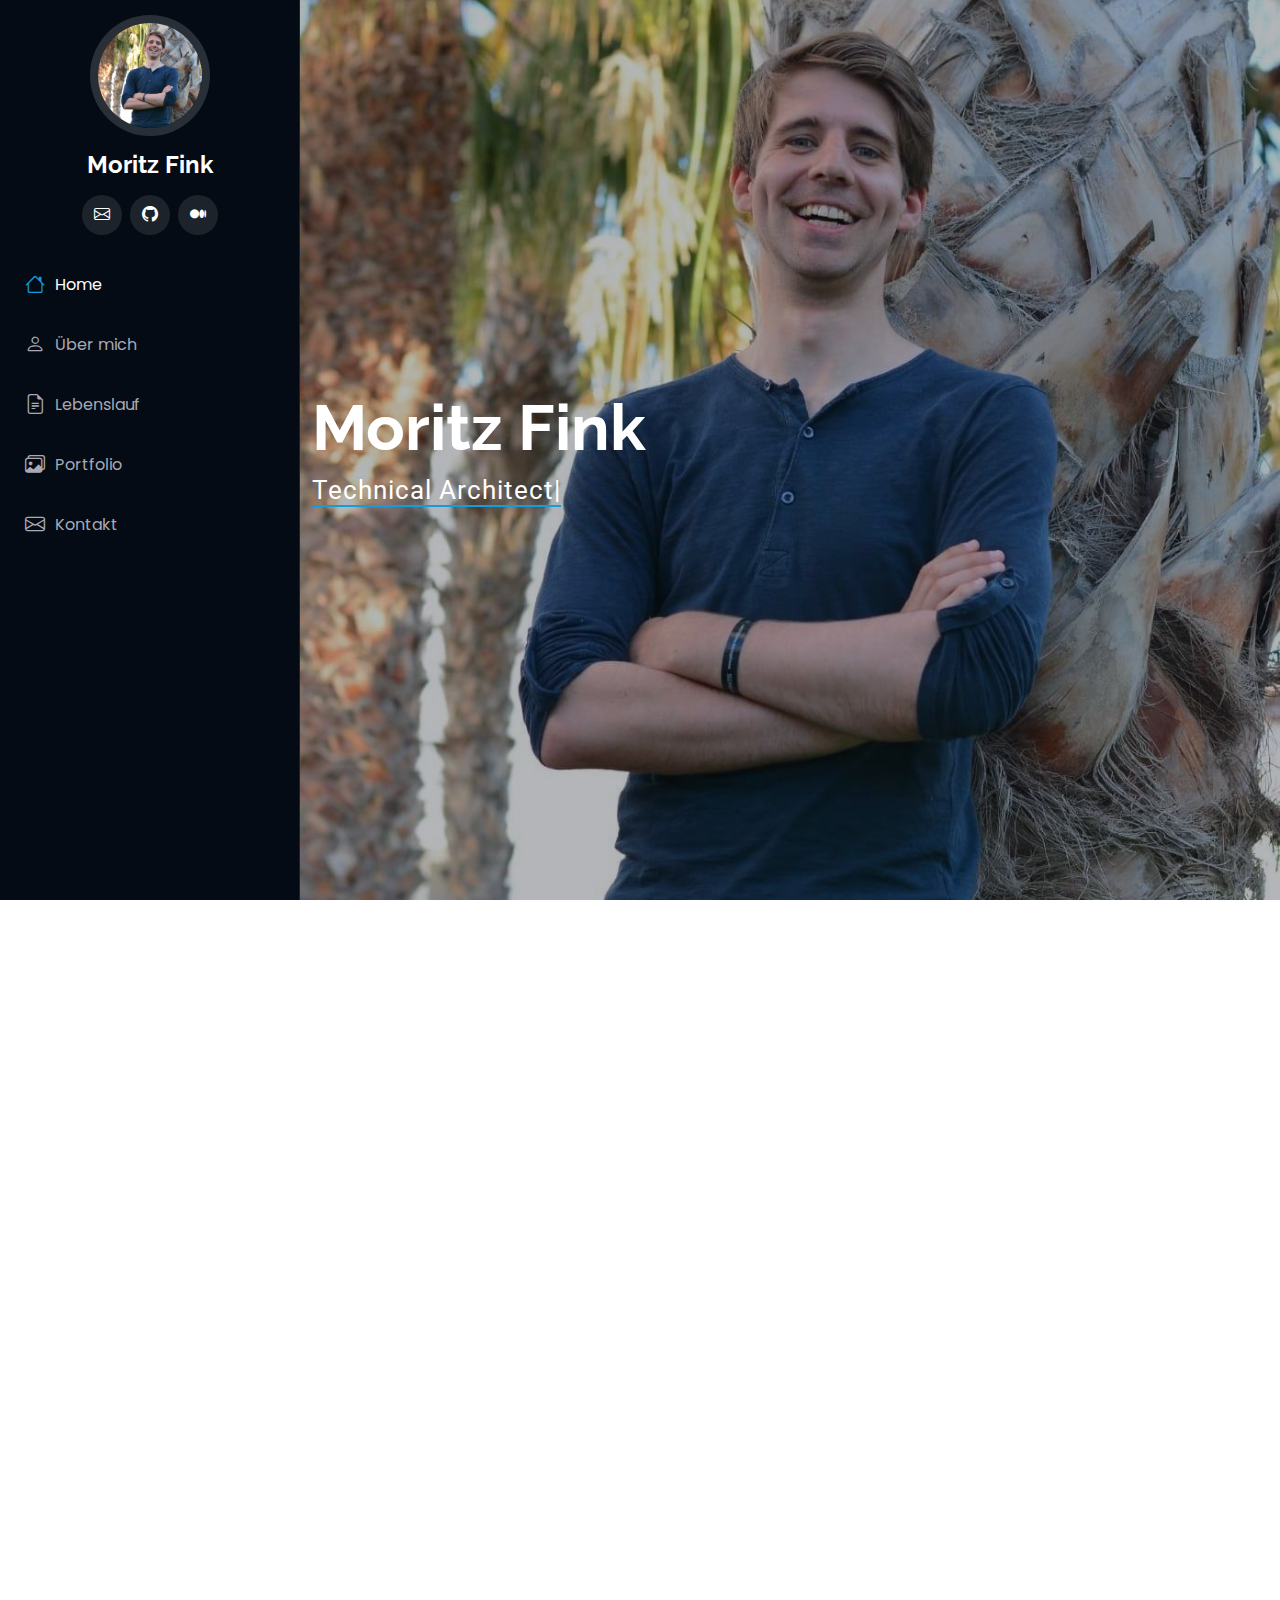
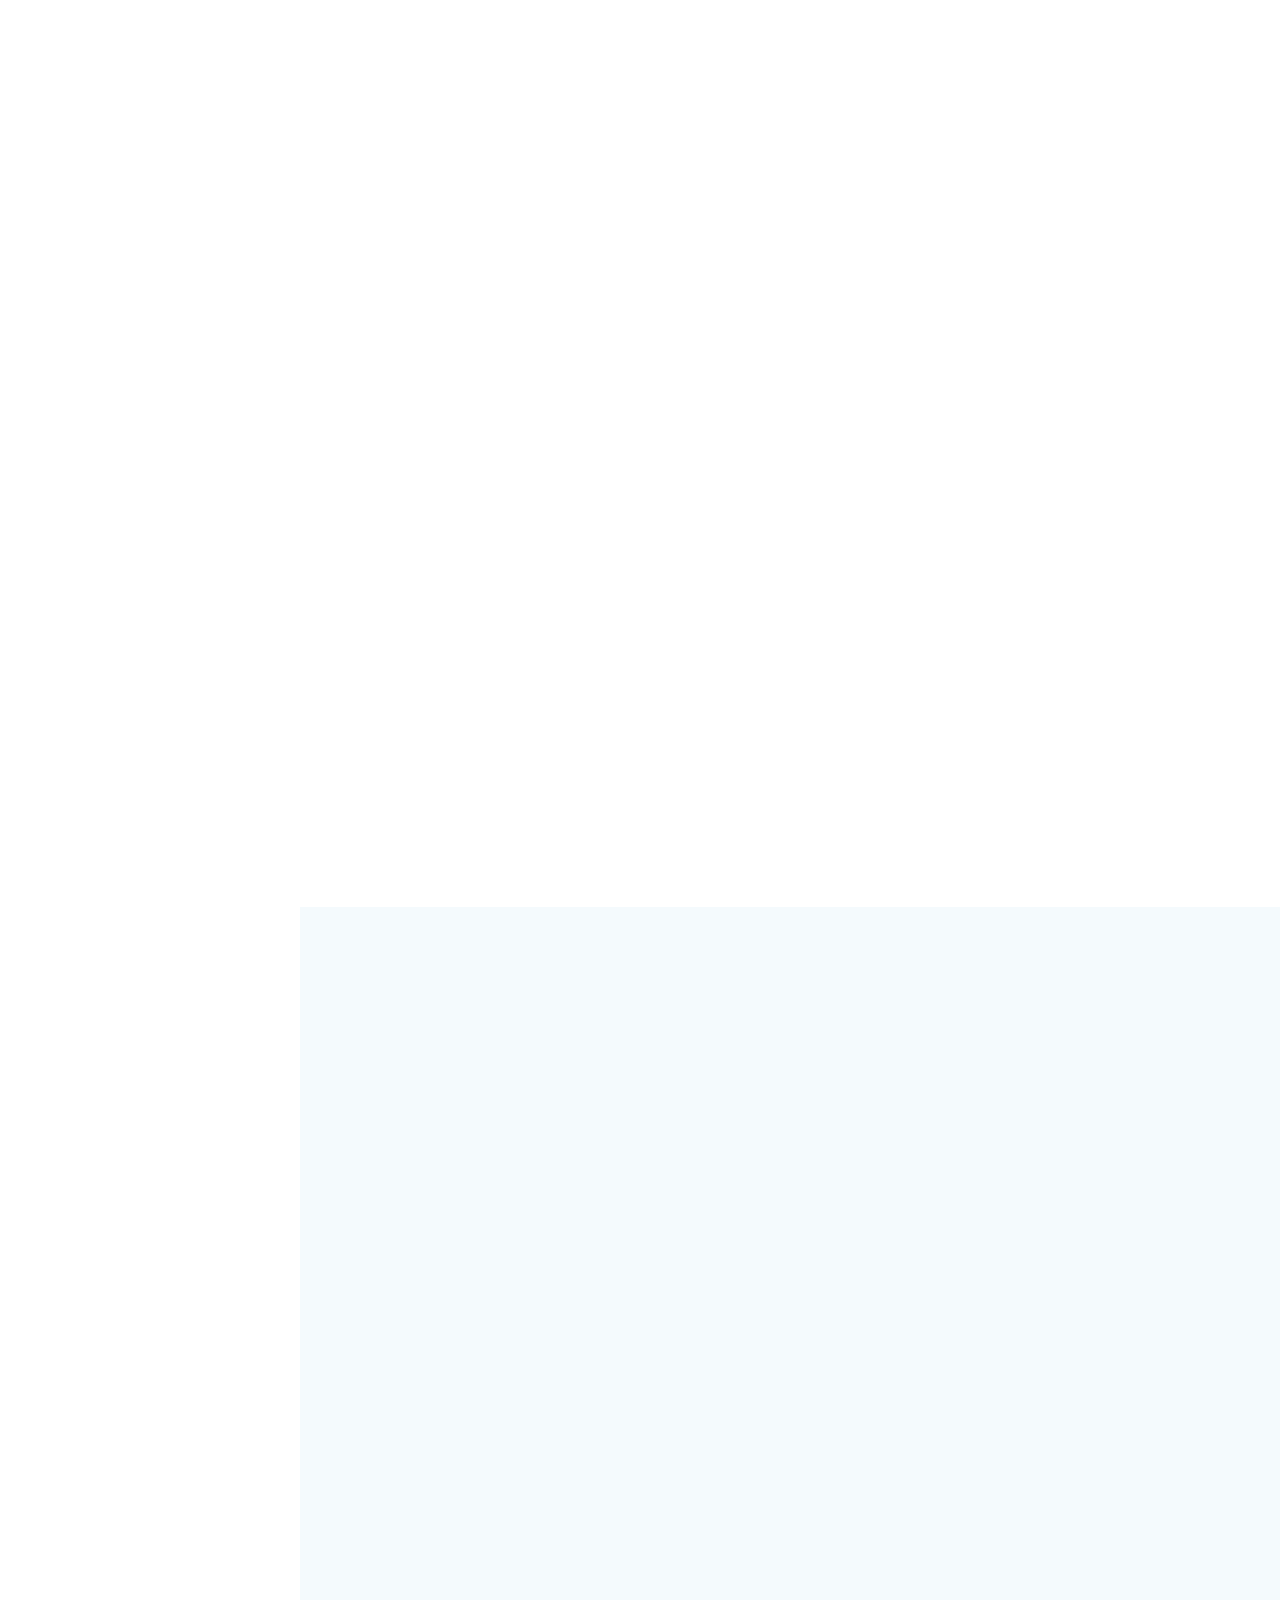
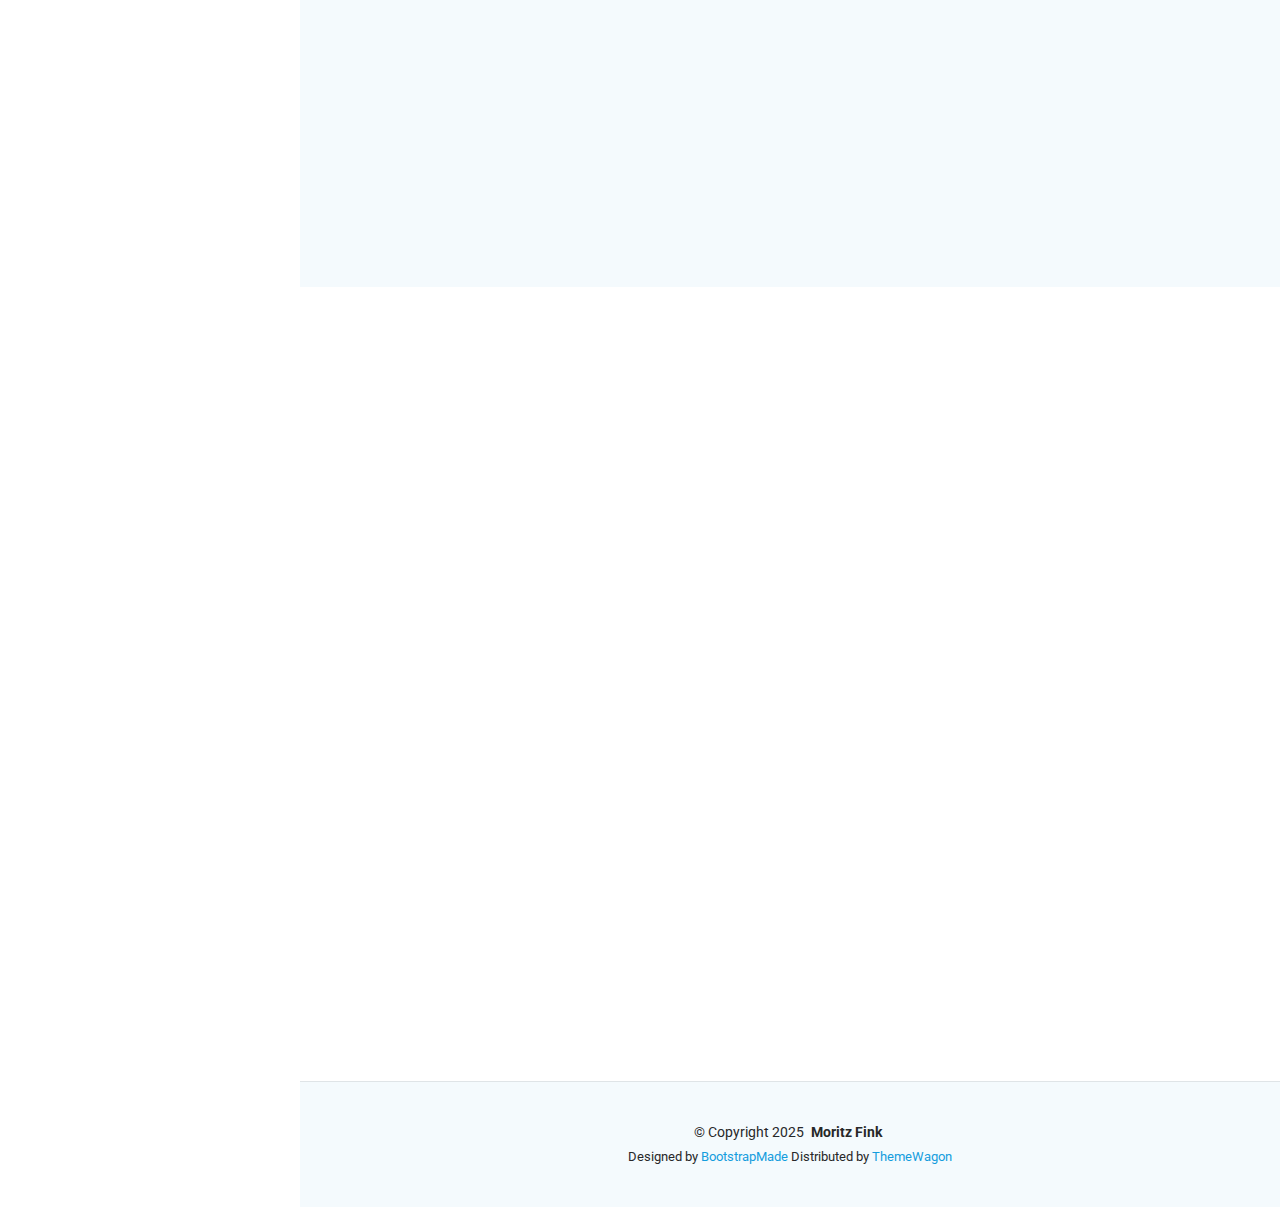
==== commit 2efd115d: "Extend portfolio" ====
--- a/index.html
+++ b/index.html
@@ -390,6 +390,126 @@
                         </div>
                     </div><!-- End Portfolio Item -->
 
+                    <div class="col-lg-4 col-md-6 portfolio-item isotope-item filter-app filter-website">
+                        <div class="portfolio-content h-100">
+                            <img src="assets/img/portfolio/csbcgf.png" class="img-fluid" alt="">
+                            <div class="portfolio-info">
+                                <h4>C# Battle Card Game Framework</h4>
+                                <p>C# Framework zum Bau eines Battle Card Games</p>
+                                <a href="assets/img/portfolio/csbcgf.png" title="C# Battle Card Game Framework"
+                                   data-gallery="portfolio-gallery-app" class="glightbox preview-link"><i
+                                        class="bi bi-zoom-in"></i></a>
+                                <a href="pages/csbcgf/index.html" title="Erfahre mehr dazu" class="details-link"><i
+                                        class="bi bi-link-45deg"></i></a>
+                            </div>
+                        </div>
+                    </div><!-- End Portfolio Item -->
+
+                    <div class="col-lg-4 col-md-6 portfolio-item isotope-item filter-blog">
+                        <div class="portfolio-content h-100">
+                            <img src="assets/img/portfolio/bloch-sphere.jpg" class="img-fluid" alt="">
+                            <div class="portfolio-info">
+                                <h4>10 Quantum Gates You Need To Know For Quantum Computing</h4>
+                                <p>Blogeintrag für Einsteiger zum Thema Quantum Computing</p>
+                                <a href="assets/img/portfolio/bloch-sphere.jpg" title="10 Quantum Gates You Need To Know For Quantum Computing"
+                                   data-gallery="portfolio-gallery-app" class="glightbox preview-link"><i
+                                        class="bi bi-zoom-in"></i></a>
+                                <a href="https://medium.com/moritz-fink/10-quantum-gates-you-need-to-know-for-quantum-computing-88d68f29196" title="Erfahre mehr dazu" class="details-link"><i
+                                        class="bi bi-link-45deg"></i></a>
+                            </div>
+                        </div>
+                    </div><!-- End Portfolio Item -->
+
+                    <div class="col-lg-4 col-md-6 portfolio-item isotope-item filter-app">
+                        <div class="portfolio-content h-100">
+                            <img src="assets/img/portfolio/flutter_amplify_auth_ui.png" class="img-fluid" alt="">
+                            <div class="portfolio-info">
+                                <h4>Flutter Amplify Auth UI</h4>
+                                <p>Flutter Plugin zum Erstellen von Login-Seiten mit AWS Amplify</p>
+                                <a href="assets/img/portfolio/flutter_amplify_auth_ui.png" title="Flutter Amplify Auth UI"
+                                   data-gallery="portfolio-gallery-app" class="glightbox preview-link"><i
+                                        class="bi bi-zoom-in"></i></a>
+                                <a href="https://pub.dev/packages/flutter_amplify_auth_ui" title="Erfahre mehr dazu" class="details-link"><i
+                                        class="bi bi-link-45deg"></i></a>
+                            </div>
+                        </div>
+                    </div><!-- End Portfolio Item -->
+
+                    <div class="col-lg-4 col-md-6 portfolio-item isotope-item filter-website">
+                        <div class="portfolio-content h-100">
+                            <img src="assets/img/portfolio/sbf-website.png" class="img-fluid" alt="">
+                            <div class="portfolio-info">
+                                <h4>Bierfreunde Website</h4>
+                                <p>Offizielle Webseite für einen lokalen Verein</p>
+                                <a href="assets/img/portfolio/sbf-website.png" title="Bierfreunde Website"
+                                   data-gallery="portfolio-gallery-app" class="glightbox preview-link"><i
+                                        class="bi bi-zoom-in"></i></a>
+                                <a href="https://stockenfelser-bierfreunde.de" title="Erfahre mehr dazu" class="details-link"><i
+                                        class="bi bi-link-45deg"></i></a>
+                            </div>
+                        </div>
+                    </div><!-- End Portfolio Item -->
+
+                    <div class="col-lg-4 col-md-6 portfolio-item isotope-item filter-app">
+                        <div class="portfolio-content h-100">
+                            <img src="assets/img/portfolio/my-scoreboard-app.png" class="img-fluid" alt="">
+                            <div class="portfolio-info">
+                                <h4>My Scoreboard App</h4>
+                                <p>Android/Web-App zum Streaming von Spielständen</p>
+                                <a href="assets/img/portfolio/my-scoreboard-app.png" title="My Scoreboard App"
+                                   data-gallery="portfolio-gallery-app" class="glightbox preview-link"><i
+                                        class="bi bi-zoom-in"></i></a>
+                                <a href="portfolio/my-scoreboard-app.html" title="Erfahre mehr dazu" class="details-link"><i
+                                        class="bi bi-link-45deg"></i></a>
+                            </div>
+                        </div>
+                    </div><!-- End Portfolio Item -->
+
+                    <div class="col-lg-4 col-md-6 portfolio-item isotope-item filter-other">
+                        <div class="portfolio-content h-100">
+                            <img src="assets/img/portfolio/masterthesis.png" class="img-fluid" alt="">
+                            <div class="portfolio-info">
+                                <h4>Masterarbeit</h4>
+                                <p>Using the GRID library for lattice QCD on new computer architectures</p>
+                                <a href="assets/img/portfolio/masterthesis.png" title="Masterarbeit"
+                                   data-gallery="portfolio-gallery-app" class="glightbox preview-link"><i
+                                        class="bi bi-zoom-in"></i></a>
+                                <a href="docs/portfolio/Masterthesis.pdf" title="Erfahre mehr dazu" class="details-link"><i
+                                        class="bi bi-link-45deg"></i></a>
+                            </div>
+                        </div>
+                    </div><!-- End Portfolio Item -->
+
+                    <div class="col-lg-4 col-md-6 portfolio-item isotope-item filter-app">
+                        <div class="portfolio-content h-100">
+                            <img src="assets/img/portfolio/lotr_api.png" class="img-fluid" alt="">
+                            <div class="portfolio-info">
+                                <h4>lotr_api</h4>
+                                <p>Flutter Plugin zur Nutzung der "The One API"</p>
+                                <a href="assets/img/portfolio/lotr_api.png" title="Lotr API"
+                                   data-gallery="portfolio-gallery-app" class="glightbox preview-link"><i
+                                        class="bi bi-zoom-in"></i></a>
+                                <a href="https://pub.dev/packages/lotr_api" title="Erfahre mehr dazu" class="details-link"><i
+                                        class="bi bi-link-45deg"></i></a>
+                            </div>
+                        </div>
+                    </div><!-- End Portfolio Item -->
+
+                    <div class="col-lg-4 col-md-6 portfolio-item isotope-item filter-app">
+                        <div class="portfolio-content h-100">
+                            <img src="assets/img/portfolio/conway-app.png" class="img-fluid" alt="">
+                            <div class="portfolio-info">
+                                <h4>Conway App</h4>
+                                <p>Android-App zum spielerischen Erlernen von Conways "Game of Life"</p>
+                                <a href="assets/img/portfolio/conway-app.png" title="Conway App"
+                                   data-gallery="portfolio-gallery-app" class="glightbox preview-link"><i
+                                        class="bi bi-zoom-in"></i></a>
+                                <a href="portfolio/conway-app.html" title="Erfahre mehr dazu" class="details-link"><i
+                                        class="bi bi-link-45deg"></i></a>
+                            </div>
+                        </div>
+                    </div><!-- End Portfolio Item -->
+
                 </div><!-- End Portfolio Container -->
 
             </div>
@@ -404,7 +524,7 @@
         <!-- Section Title -->
         <div class="container section-title" data-aos="fade-up">
             <h2>Kontakt</h2>
-            <p>Necessitatibus eius consequatur ex aliquid fuga eum quidem sint consectetur velit</p> <!-- TODO -->
+            <p>Komm bei Fragen gerne auf mich zu.</p> <!-- TODO -->
         </div><!-- End Section Title -->
 
         <div class="container" data-aos="fade-up" data-aos-delay="100">
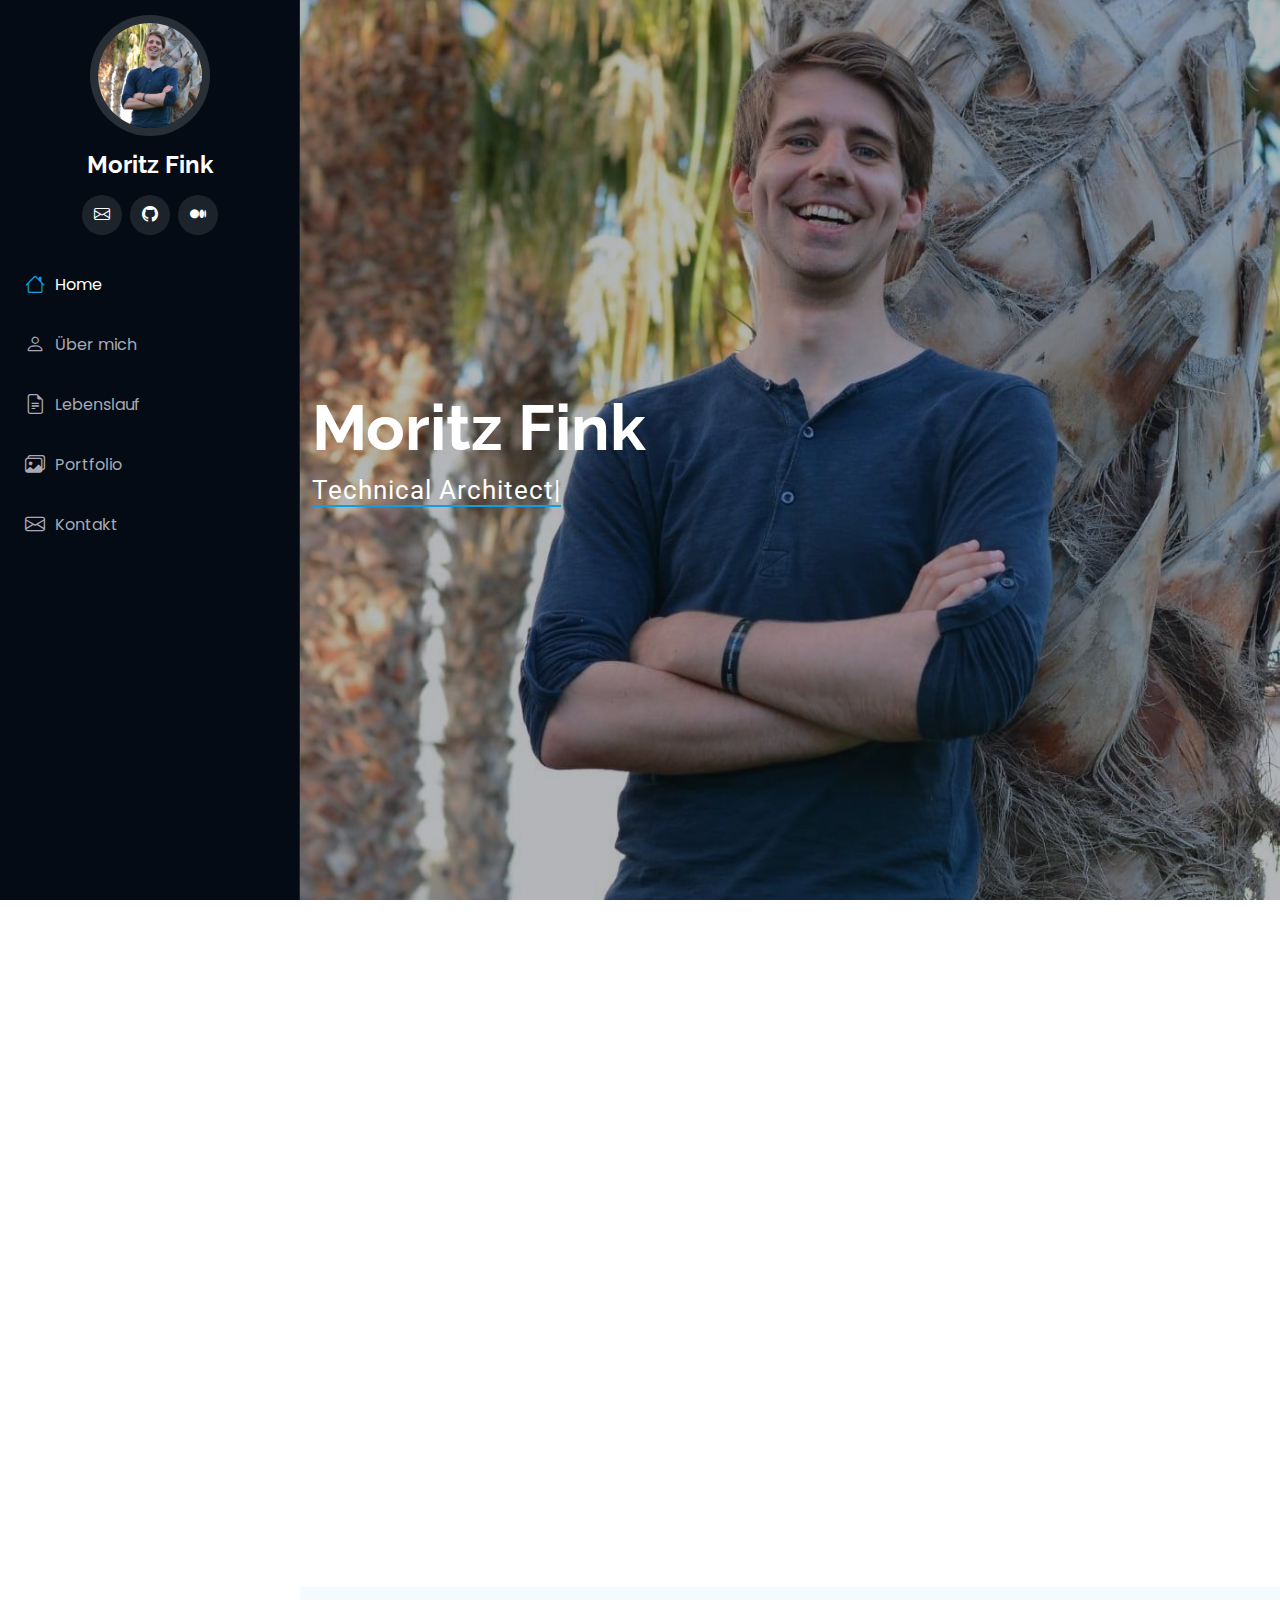
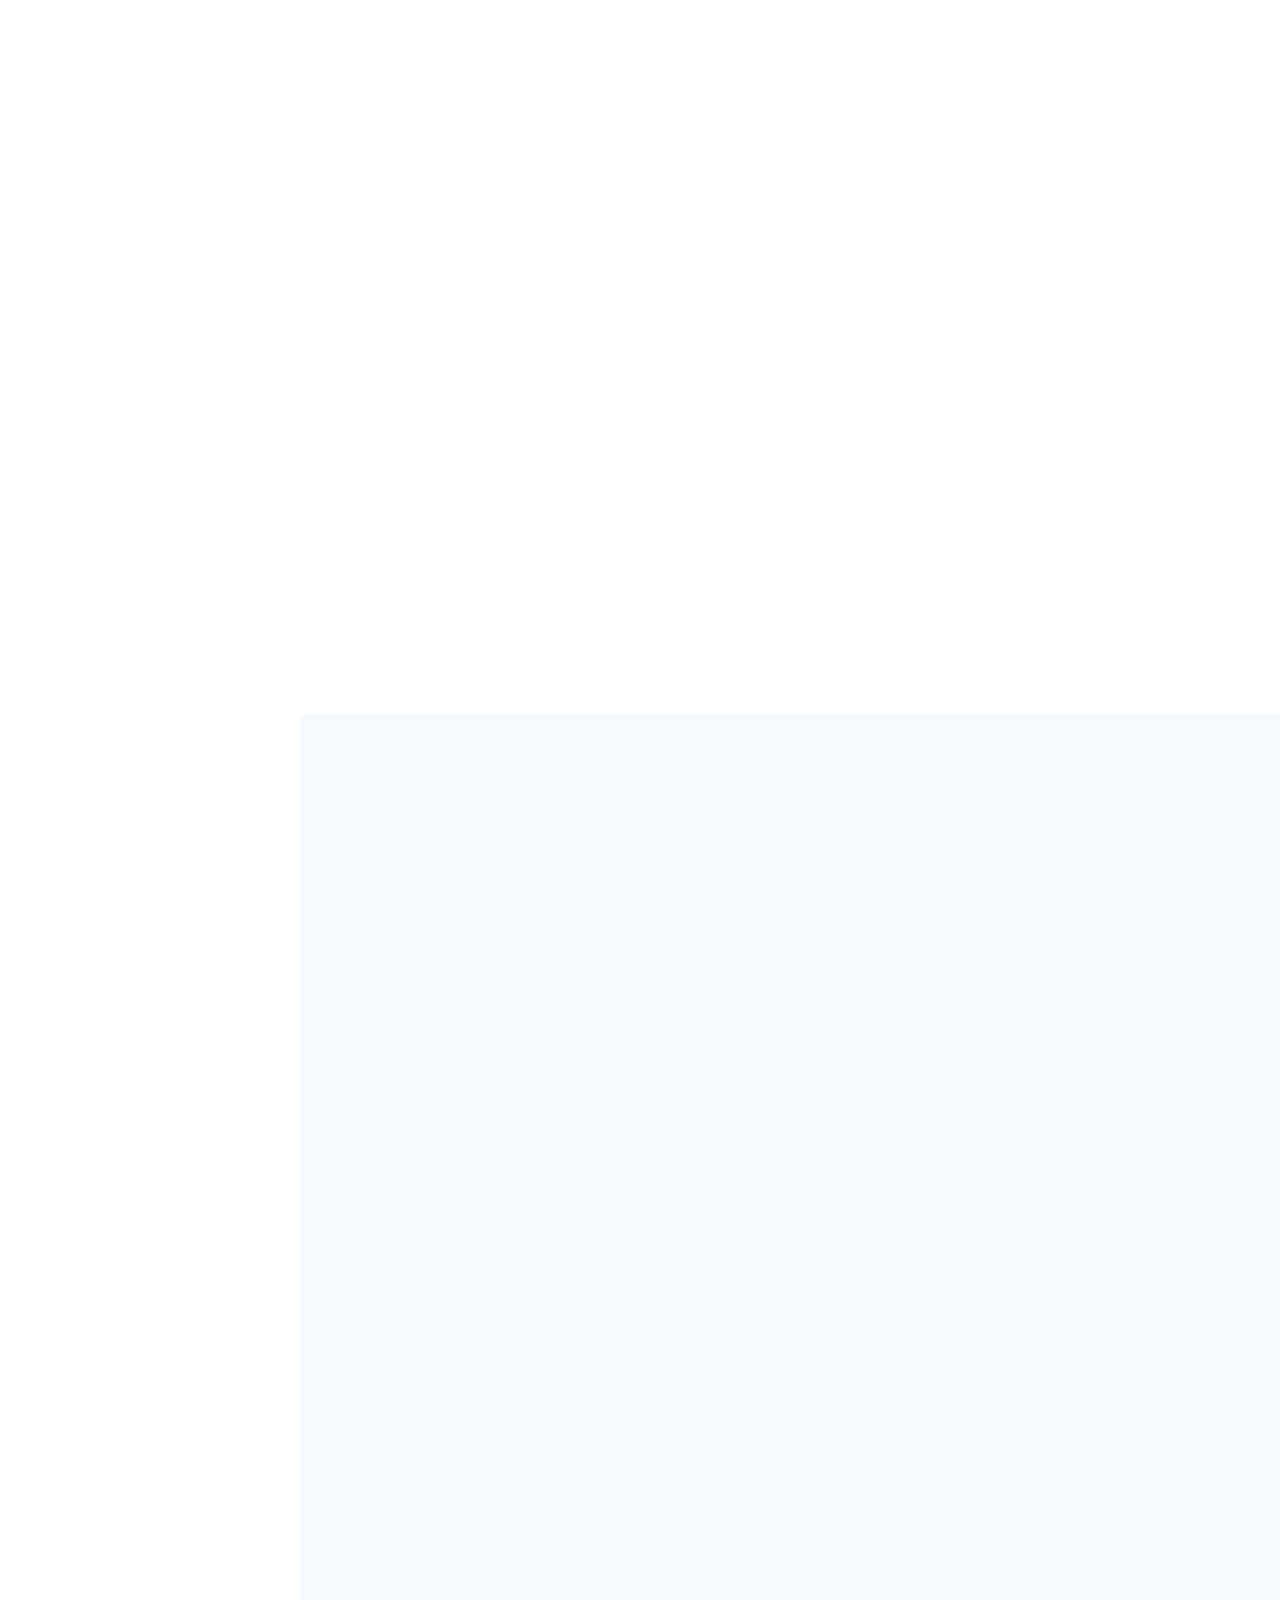
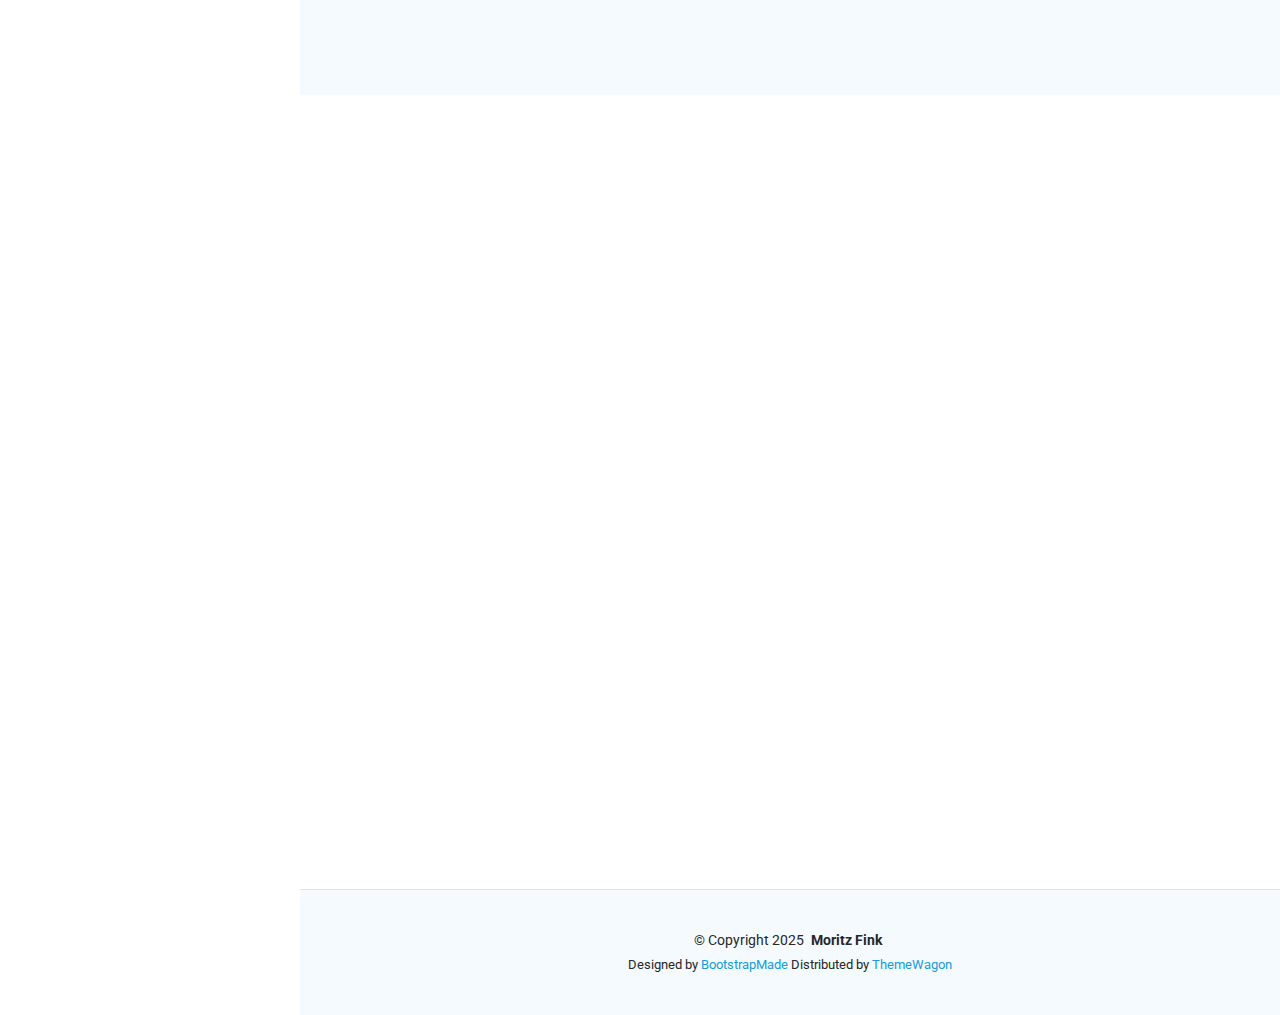
==== commit 9f9d6152: "Refine section introductions" ====
--- a/index.html
+++ b/index.html
@@ -83,11 +83,6 @@
         <!-- Section Title -->
         <div class="container section-title" data-aos="fade-up">
             <h2>Über mich</h2>
-            <p>Mit meinen mittlerweile <span id="careerYears"></span> Jahren Berufserfahrung konnte ich bereits
-            vielen Kunden mit modernen und zuverlässigen Softwarelösungen zum Erfolg verhelfen. Obwohl ich in
-            diesem Zuge schon mit unterschiedlichsten Technologien, Programmiersprachen, Frameworks und Tools
-            arbeiten durfte, liegt mein Fokus dennoch auf Backend-Applikationen im Java-Ökosystem (insbesondere
-            SpringBoot-Microservices).</p>
         </div><!-- End Section Title -->
 
         <div class="container" data-aos="fade-up" data-aos-delay="100">
@@ -116,10 +111,12 @@
                 </div>
                 <div class="col-lg-8 content">
                     <h2>Technischer Architekt &amp; Software Engineer</h2>
-                    <p class="fst-italic py-3"> <!-- TODO -->
-                        Lorem ipsum dolor sit amet, consectetur adipiscing elit, sed do eiusmod tempor incididunt ut
-                        labore et dolore
-                        magna aliqua.
+                    <p class="fst-italic py-3">
+                        Mit meinen mittlerweile <span id="careerYears"></span> Jahren Berufserfahrung konnte ich bereits
+                        vielen Kunden mit modernen und zuverlässigen Softwarelösungen zum Erfolg verhelfen. Obwohl ich in
+                        diesem Zuge schon mit unterschiedlichsten Technologien, Programmiersprachen, Frameworks und Tools
+                        arbeiten durfte, liegt mein Fokus dennoch auf Backend-Applikationen im Java-Ökosystem (insbesondere
+                        SpringBoot-Microservices).
                     </p>
                     <div class="row">
                         <div class="col-lg-6">
@@ -145,12 +142,6 @@
                             </ul>
                         </div>
                     </div>
-                    <p class="py-3"> <!-- TODO -->
-                        Officiis eligendi itaque labore et dolorum mollitia officiis optio vero. Quisquam sunt adipisci
-                        omnis et ut. Nulla accusantium dolor incidunt officia tempore. Et eius omnis.
-                        Cupiditate ut dicta maxime officiis quidem quia. Sed et consectetur qui quia repellendus itaque
-                        neque.
-                    </p>
                 </div>
             </div>
 
@@ -164,7 +155,6 @@
         <!-- Section Title -->
         <div class="container section-title" data-aos="fade-up">
             <h2>Skills</h2>
-            <p>Necessitatibus eius consequatur ex aliquid fuga eum quidem sint consectetur velit</p> <!-- TODO -->
         </div><!-- End Section Title -->
 
         <div class="container" data-aos="fade-up" data-aos-delay="100">
@@ -356,9 +346,9 @@
         <!-- Section Title -->
         <div class="container section-title" data-aos="fade-up">
             <h2>Portfolio</h2>
-            <p>Magnam dolores commodi suscipit. Necessitatibus eius consequatur ex aliquid fuga eum quidem. Sit sint
-                consectetur velit. Quisquam quos quisquam cupiditate. Et nemo qui impedit suscipit alias ea. Quia fugiat
-                sit in iste officiis commodi quidem hic quas.</p> <!-- TODO -->
+            <p>Neben vertraulichen Kundenprojekten programmiere ich in meiner Freizeit auch diverse Projekte,
+            welche zumeist in meinem <a href="https://github.com/finkmoritz">GitHub Profil</a> zu finden sind.
+            Nachfolgend findet sich eine kleine Auswahl:</p>
         </div><!-- End Section Title -->
 
         <div class="container">
@@ -474,7 +464,7 @@
                                 <a href="assets/img/portfolio/masterthesis.png" title="Masterarbeit"
                                    data-gallery="portfolio-gallery-app" class="glightbox preview-link"><i
                                         class="bi bi-zoom-in"></i></a>
-                                <a href="docs/portfolio/Masterthesis.pdf" title="Erfahre mehr dazu" class="details-link"><i
+                                <a href="assets/docs/portfolio/Masterthesis.pdf" title="Erfahre mehr dazu" class="details-link"><i
                                         class="bi bi-link-45deg"></i></a>
                             </div>
                         </div>
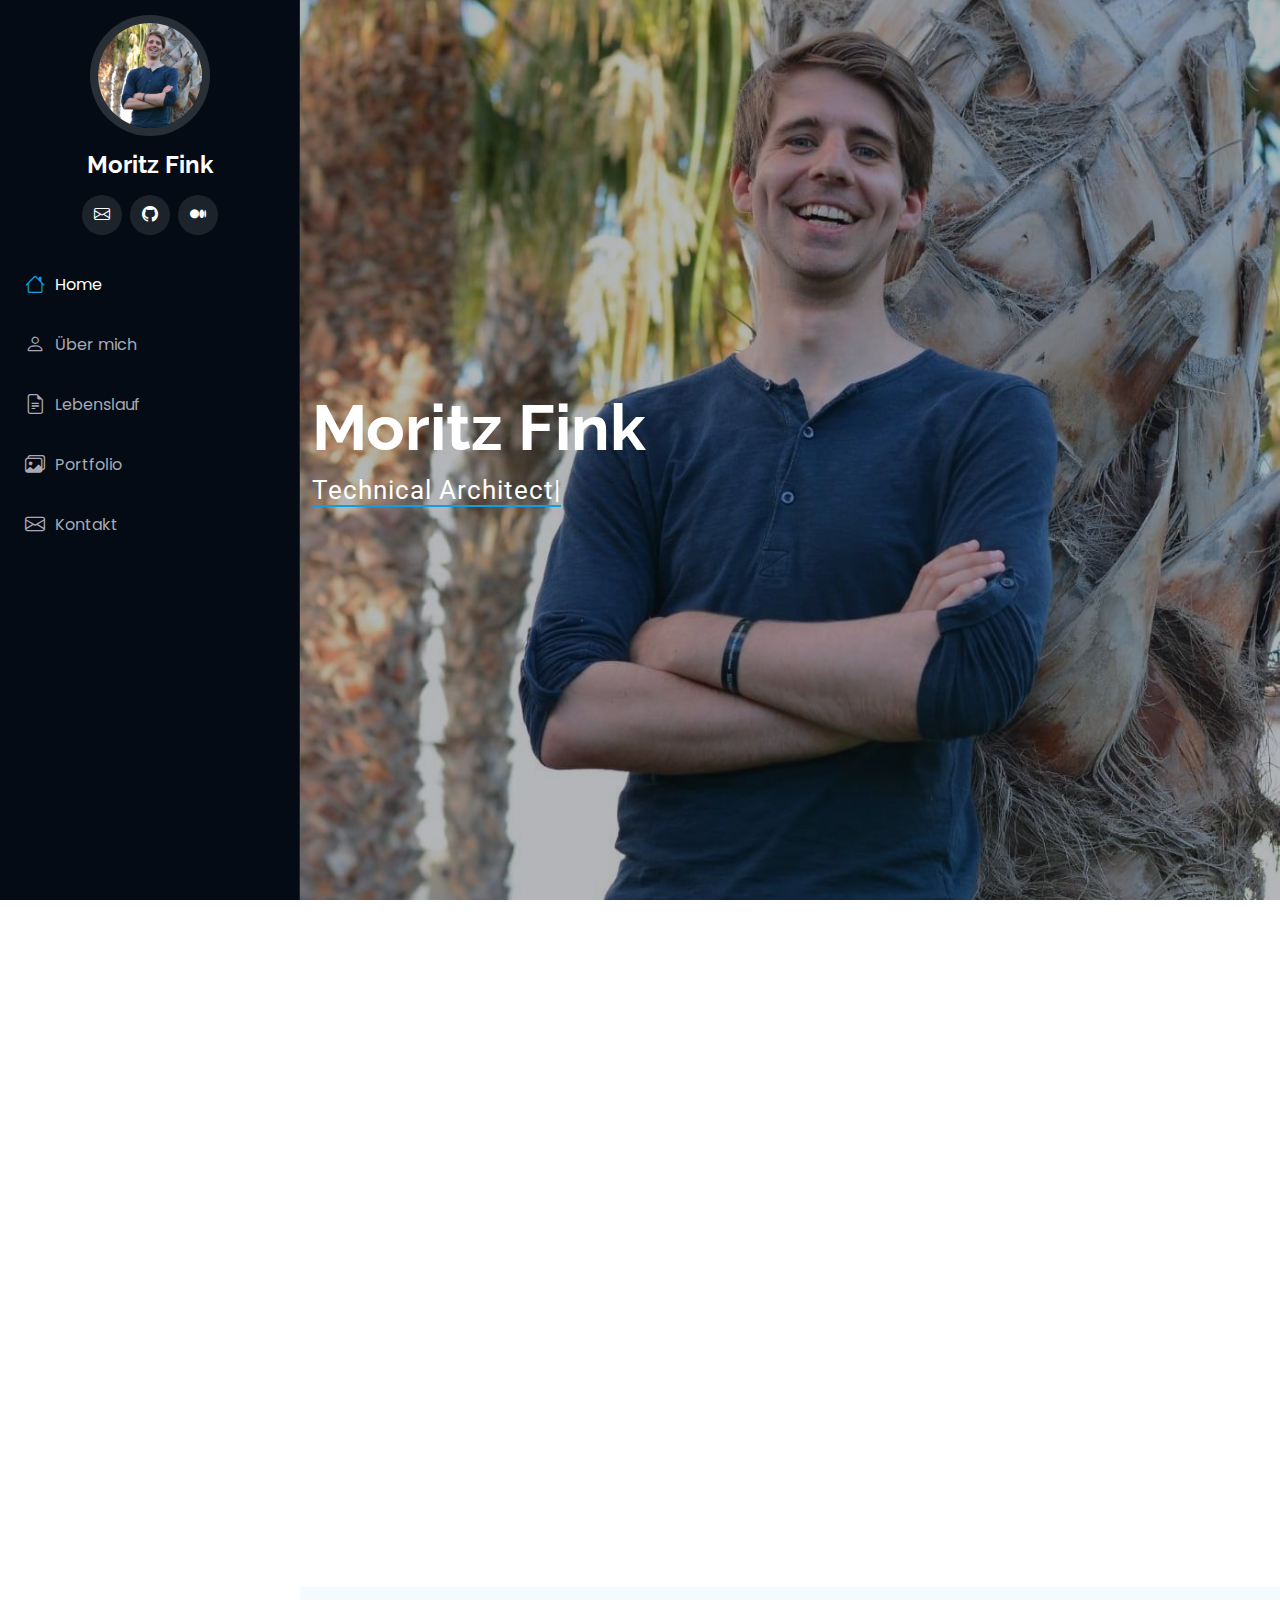
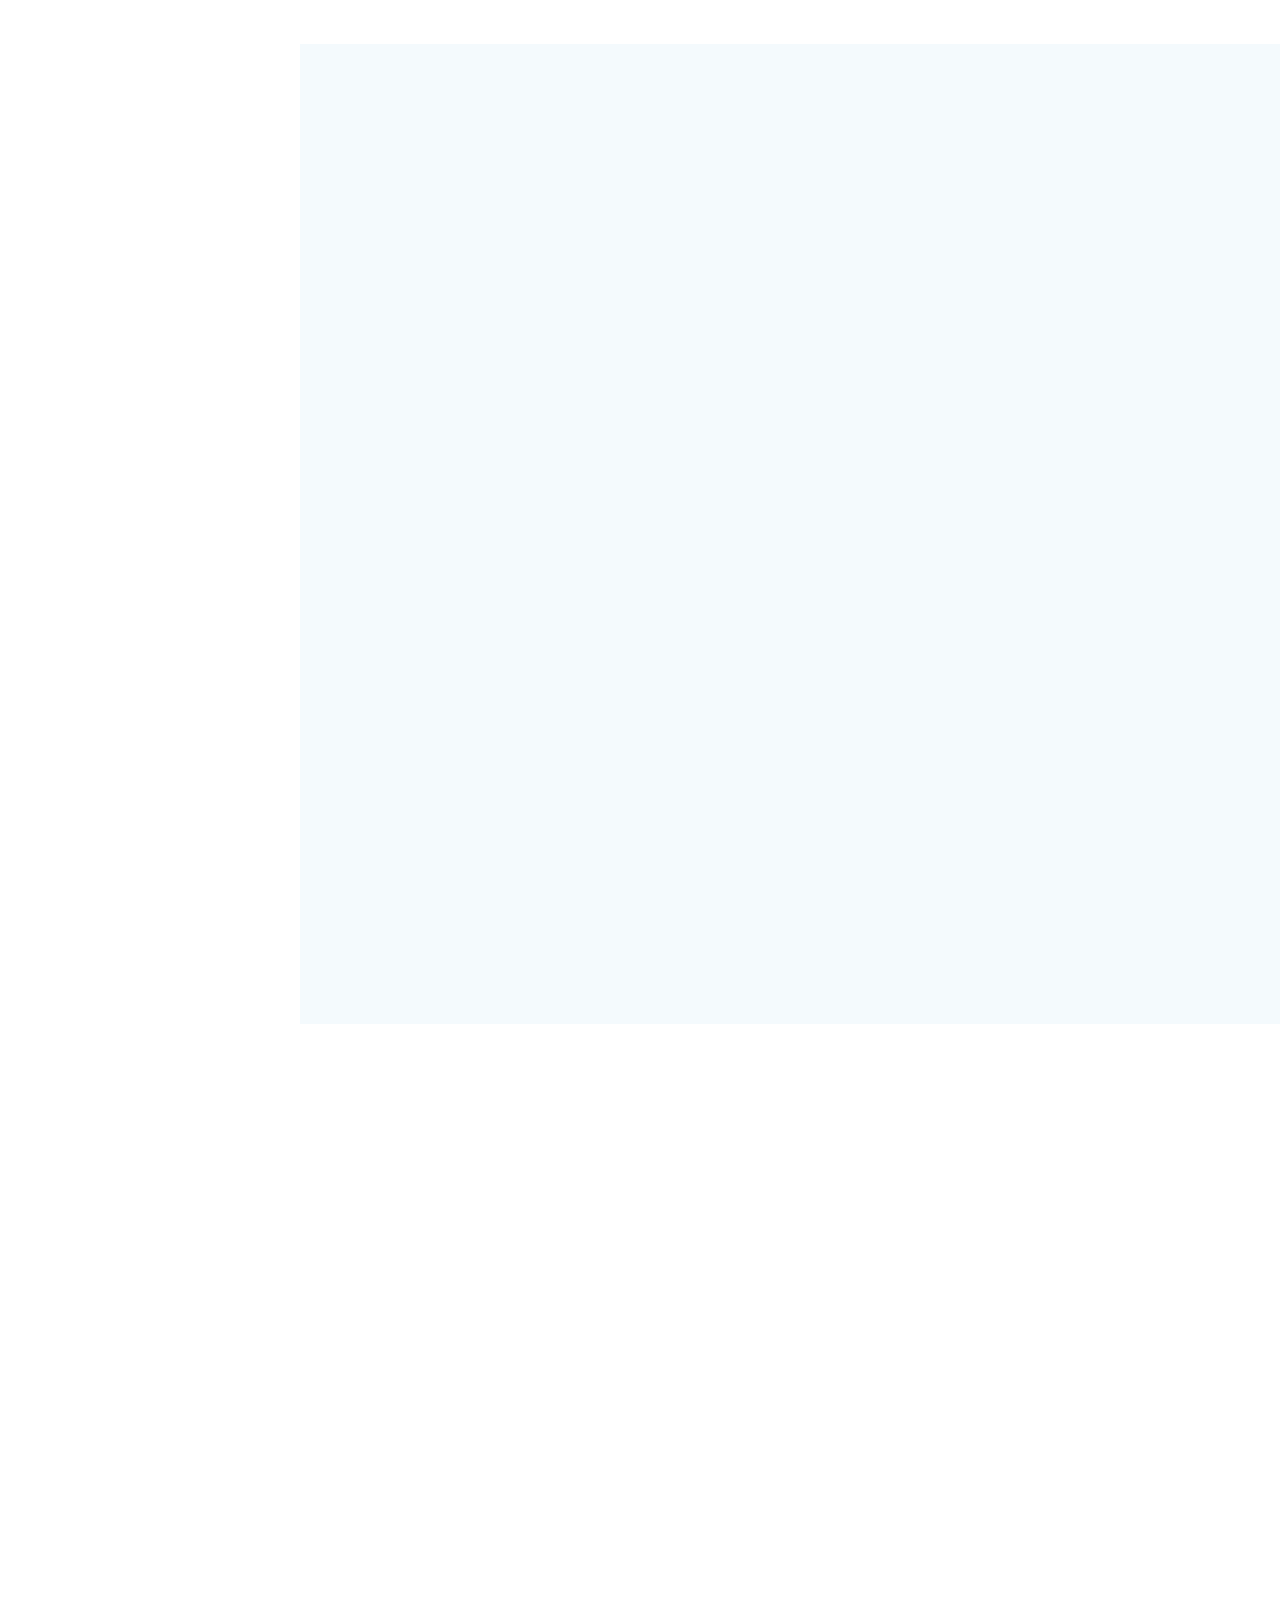
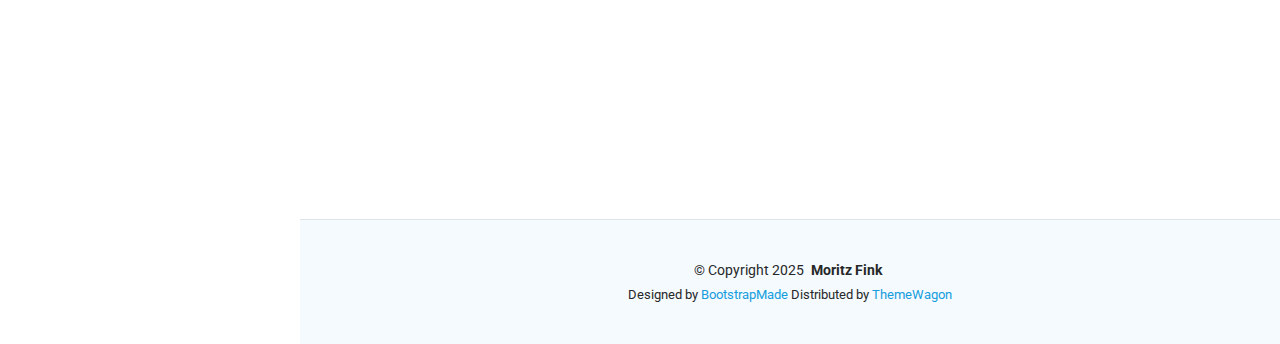
==== commit a27438ce: "Finish resume" ====
--- a/index.html
+++ b/index.html
@@ -5,7 +5,7 @@
     <meta charset="utf-8">
     <meta content="width=device-width, initial-scale=1.0" name="viewport">
     <title>Moritz Fink</title>
-    <meta content="" name="description"> <!-- TODO -->
+    <meta content="Meine offizielle Homepage gibt einen Überblick über meine Fähigkeiten und Tätigkeiten als Software-Architekt." name="description">
     <meta content="" name="keywords">
 
     <!-- Favicons -->
@@ -138,7 +138,10 @@
                                     <span>+123 456 7890</span></li>-->
                                 <li><i class="bi bi-chevron-right"></i> <strong>Abschluss:</strong> <span>M.Sc. Computational Science</span></li>
                                 <li><i class="bi bi-chevron-right"></i> <strong>Arbeitgeber:</strong>
-                                    <span><a href="https://accenture.com">Accenture</a></span></li>
+                                    <span>
+                                        <a href="https://accenture.com"><img src="assets/img/resume/accenture.svg" alt="Accenture Logo" class="text-sized-svg">&nbsp;Accenture</a>
+                                    </span>
+                                </li>
                             </ul>
                         </div>
                     </div>
@@ -229,9 +232,6 @@
         <!-- Section Title -->
         <div class="container section-title" data-aos="fade-up">
             <h2>Lebenslauf</h2>
-            <p>Magnam dolores commodi suscipit. Necessitatibus eius consequatur ex aliquid fuga eum quidem. Sit sint
-                consectetur velit. Quisquam quos quisquam cupiditate. Et nemo qui impedit suscipit alias ea. Quia fugiat
-                sit in iste officiis commodi quidem hic quas.</p> <!-- TODO -->
         </div><!-- End Section Title -->
 
         <div class="container">
@@ -245,65 +245,53 @@
                         <div class="resume-item">
                             <h4>Associate Manager / Technischer Architekt</h4>
                             <h5>seit 2022</h5>
-                            <p><em>Accenture, München</em></p>
-                            <ul> <!-- TODO -->
-                                <li>Lead in the design, development, and implementation of the graphic, layout, and
-                                    production communication materials
-                                </li>
-                                <li>Delegate tasks to the 7 members of the design team and provide counsel on all aspects of
-                                    the project.
-                                </li>
-                                <li>Supervise the assessment of all graphic materials in order to ensure quality and
-                                    accuracy of the design
-                                </li>
-                                <li>Oversee the efficient use of production project budgets ranging from $2,000 - $25,000
-                                </li>
+                            <p>
+                                <img src="assets/img/resume/accenture.svg" alt="Accenture Logo" class="text-sized-svg">&nbsp;
+                                <em>Accenture, München</em>
+                            </p>
+                            <ul>
+                                <li>Entwicklung einer bundeseinheitlichen Webapplikation im öffentlichen Sektor als Teil des technischen Architekturteams in einem großen Projekt mit ca. 200 Mitarbeitern</li>
+                                <li>Moderne Microservice-Architektur mit Java SpringBoot Backendservices, Angular Frontend und Kompatibilität mit Oracle, PostgreSQL und MS SQL</li>
                             </ul>
                         </div><!-- Edn Resume Item -->
 
                         <div class="resume-item">
                             <h4>Consultant / Software Engineer</h4>
                             <h5>2021 - 2022</h5>
-                            <p><em>Accenture, München</em></p>
-                            <ul> <!-- TODO -->
-                                <li>Developed numerous marketing programs (logos, brochures,infographics, presentations, and
-                                    advertisements).
-                                </li>
-                                <li>Managed up to 5 projects or tasks at a given time while under pressure</li>
-                                <li>Recommended and consulted with clients on the most appropriate graphic design</li>
-                                <li>Created 4+ design presentations and proposals a month for clients and account managers
-                                </li>
+                            <p>
+                                <img src="assets/img/resume/accenture.svg" alt="Accenture Logo" class="text-sized-svg">&nbsp;
+                                <em>Accenture, München</em>
+                            </p>
+                            <ul>
+                                <li>Wartung und Weiterentwicklung von bis zu 20 Applikationen (Legacy und Neuentwicklung) in einem kleinen Team von bis zu 7 Entwicklern</li>
+                                <li>Mitwirkung bei Ausschreibungen und Knowledge-Transfers bei Übernahmen und Abgaben verschiedener Projekte im Automotive-Sektor</li>
                             </ul>
                         </div><!-- Edn Resume Item -->
 
                         <div class="resume-item">
                             <h4>(Senior) Analyst / Software Engineer</h4>
                             <h5>2017 - 2021</h5>
-                            <p><em>Accenture, München</em></p>
-                            <ul> <!-- TODO -->
-                                <li>Developed numerous marketing programs (logos, brochures,infographics, presentations, and
-                                    advertisements).
-                                </li>
-                                <li>Managed up to 5 projects or tasks at a given time while under pressure</li>
-                                <li>Recommended and consulted with clients on the most appropriate graphic design</li>
-                                <li>Created 4+ design presentations and proposals a month for clients and account managers
-                                </li>
+                            <p>
+                                <img src="assets/img/resume/accenture.svg" alt="Accenture Logo" class="text-sized-svg">&nbsp;
+                                <em>Accenture, München</em>
+                            </p>
+                            <ul>
+                                <li>Wartung und Weiterentwicklung von bis zu 20 Applikationen (Legacy und Neuentwicklung) in einem kleinen Team von bis zu 3 Entwicklern</li>
+                                <li>End-to-end-Entwicklung von Anforderungsmanagement und Analysen über Implementierung und Testing bis hin zu Deployment und operativen Tätigkeiten</li>
+                                <li>Breiter Technologie-Stack mit Java EE, Spring(-Boot), JSP, Angular, Vue, Oracle, Postgres</li>
                             </ul>
                         </div><!-- Edn Resume Item -->
 
                         <div class="resume-item">
                             <h4>Trainee</h4>
-                            <h5>2017</h5>
-                            <p><em>Accenture, Frankfurt</em></p>
-                            <ul> <!-- TODO -->
-                                <li>Developed numerous marketing programs (logos, brochures,infographics, presentations, and
-                                    advertisements).
-                                </li>
-                                <li>Managed up to 5 projects or tasks at a given time while under pressure</li>
-                                <li>Recommended and consulted with clients on the most appropriate graphic design</li>
-                                <li>Created 4+ design presentations and proposals a month for clients and account managers
-                                </li>
-                            </ul>
+                            <h5>2017 (September - Oktober)</h5>
+                            <p>
+                                <img src="assets/img/resume/accenture.svg" alt="Accenture Logo" class="text-sized-svg">&nbsp;
+                                <em>Accenture, Frankfurt</em>
+                            </p>
+                            <p>
+                                Zweimonatiges Bootcamp (<em>Java Jump Start</em>) zur Berufsvorbereitung
+                            </p>
                         </div><!-- Edn Resume Item -->
 
                     </div>
@@ -312,7 +300,10 @@
                     <div class="resume-item">
                         <h4>Master of Science - Computational Science</h4>
                         <h5>2015 - 2017</h5>
-                        <p><em>Universität Regensburg</em></p>
+                        <p>
+                            <img src="assets/img/resume/uni-rgbg.svg" alt="Universität Regensburg Logo" class="text-sized-svg">&nbsp;
+                            <em>Universität Regensburg</em>
+                        </p>
                         <p>Im Zuge meiner <a href="assets/docs/portfolio/Masterthesis.pdf">Masterarbeit</a>
                             programmierte ich mehrere Simulationen im Bereich der Gitter-Quantenchromodynamik
                             (Lattice-QCD) für zwei verschiedene mathematische C++ - Bibliotheken
@@ -320,13 +311,16 @@
                             <a href="https://github.com/finkmoritz/Grid">GRID</a>).
                             Deren jeweilige Performance stellte ich anschließend auf dem Supercomputer
                             <a href="https://www.fz-juelich.de/en/ias/jsc/systems/prototype-systems/qpace3">QPACE3</a>
-                            des Jülicher Forschungszentrums gegenüber.</p>
+                            des Forschungszentrums Jülich gegenüber.</p>
                     </div><!-- Edn Resume Item -->
 
                     <div class="resume-item">
                         <h4>Bachelor of Science - Computational Science</h4>
                         <h5>2011 - 2015</h5>
-                        <p><em>Universität Regensburg</em></p>
+                        <p>
+                            <img src="assets/img/resume/uni-rgbg.svg" alt="Universität Regensburg Logo" class="text-sized-svg">&nbsp;
+                            <em>Universität Regensburg</em>
+                        </p>
                         <p>Meine <a href="assets/docs/portfolio/Bachelorthesis.pdf">Bachelorarbeit</a> befasste sich
                             mit Phasenübergängen der Energiedichte und Magnetisierung von Spins im zweidimensionalen
                             <a href="https://github.com/finkmoritz/planarModel">Ising-Modell</a>.</p>
@@ -514,7 +508,7 @@
         <!-- Section Title -->
         <div class="container section-title" data-aos="fade-up">
             <h2>Kontakt</h2>
-            <p>Komm bei Fragen gerne auf mich zu.</p> <!-- TODO -->
+            <p>Komm bei Fragen gerne auf mich zu.</p>
         </div><!-- End Section Title -->
 
         <div class="container" data-aos="fade-up" data-aos-delay="100">
--- a/assets/css/main.css
+++ b/assets/css/main.css
@@ -87,56 +87,9 @@
   font-family: var(--heading-font);
 }
 
-/* PHP Email Form Messages
-------------------------------*/
-.php-email-form .error-message {
-  display: none;
-  background: #df1529;
-  color: #ffffff;
-  text-align: left;
-  padding: 15px;
-  margin-bottom: 24px;
-  font-weight: 600;
-}
-
-.php-email-form .sent-message {
-  display: none;
-  color: #ffffff;
-  background: #059652;
-  text-align: center;
-  padding: 15px;
-  margin-bottom: 24px;
-  font-weight: 600;
-}
-
-.php-email-form .loading {
-  display: none;
-  background: var(--surface-color);
-  text-align: center;
-  padding: 15px;
-  margin-bottom: 24px;
-}
-
-.php-email-form .loading:before {
-  content: "";
-  display: inline-block;
-  border-radius: 50%;
-  width: 24px;
-  height: 24px;
-  margin: 0 10px -6px 0;
-  border: 3px solid var(--accent-color);
-  border-top-color: var(--surface-color);
-  animation: php-email-form-loading 1s linear infinite;
-}
-
-@keyframes php-email-form-loading {
-  0% {
-    transform: rotate(0deg);
-  }
-
-  100% {
-    transform: rotate(360deg);
-  }
+.text-sized-svg {
+    height: 1em;
+    vertical-align: text-bottom;
 }
 
 /*--------------------------------------------------------------
@@ -649,39 +602,6 @@
 }
 
 /*--------------------------------------------------------------
-# Stats Section
---------------------------------------------------------------*/
-.stats .stats-item {
-  padding: 30px;
-  width: 100%;
-}
-
-.stats .stats-item i {
-  color: var(--accent-color);
-  display: block;
-  font-size: 44px;
-  float: left;
-  line-height: 0;
-}
-
-.stats .stats-item .purecounter {
-  color: var(--heading-color);
-  font-size: 48px;
-  line-height: 40px;
-  display: block;
-  font-weight: 700;
-  margin-left: 60px;
-}
-
-.stats .stats-item p {
-  color: color-mix(in srgb, var(--default-color), transparent 40%);
-  padding: 15px 0 0 0;
-  margin: 0 0 0 60px;
-  font-family: var(--heading-font);
-  font-size: 14px;
-}
-
-/*--------------------------------------------------------------
 # Skills Section
 --------------------------------------------------------------*/
 .skills .progress {
@@ -888,156 +808,6 @@
 
 .portfolio .portfolio-content:hover img {
   transform: scale(1.1);
-}
-
-/*--------------------------------------------------------------
-# Services Section
---------------------------------------------------------------*/
-.services .service-item {
-  position: relative;
-}
-
-.services .service-item .icon {
-  background: var(--accent-color);
-  display: flex;
-  align-items: center;
-  justify-content: center;
-  width: 54px;
-  height: 54px;
-  border-radius: 50%;
-  transition: 0.5s;
-  border: 1px solid var(--accent-color);
-  margin-right: 20px;
-}
-
-.services .service-item .icon i {
-  color: var(--contrast-color);
-  font-size: 24px;
-  line-height: 0;
-}
-
-.services .service-item:hover .icon {
-  background: var(--surface-color);
-}
-
-.services .service-item:hover .icon i {
-  color: var(--accent-color);
-}
-
-.services .service-item .title {
-  font-weight: 700;
-  margin-bottom: 15px;
-  font-size: 18px;
-}
-
-.services .service-item .title a {
-  color: var(--heading-color);
-}
-
-.services .service-item .title a:hover {
-  color: var(--accent-color);
-}
-
-.services .service-item .description {
-  line-height: 24px;
-  font-size: 14px;
-}
-
-/*--------------------------------------------------------------
-# Testimonials Section
---------------------------------------------------------------*/
-.testimonials .testimonials-carousel,
-.testimonials .testimonials-slider {
-  overflow: hidden;
-}
-
-.testimonials .testimonial-item {
-  box-sizing: content-box;
-  text-align: center;
-  min-height: 320px;
-}
-
-.testimonials .testimonial-item .testimonial-img {
-  width: 90px;
-  border-radius: 50%;
-  margin: 0 auto;
-}
-
-.testimonials .testimonial-item h3 {
-  font-size: 18px;
-  font-weight: bold;
-  margin: 10px 0 5px 0;
-}
-
-.testimonials .testimonial-item h4 {
-  font-size: 14px;
-  color: color-mix(in srgb, var(--default-color), transparent 20%);
-  margin: 0;
-}
-
-.testimonials .testimonial-item .quote-icon-left,
-.testimonials .testimonial-item .quote-icon-right {
-  color: color-mix(in srgb, var(--accent-color), transparent 40%);
-  font-size: 26px;
-  line-height: 0;
-}
-
-.testimonials .testimonial-item .quote-icon-left {
-  display: inline-block;
-  left: -5px;
-  position: relative;
-}
-
-.testimonials .testimonial-item .quote-icon-right {
-  display: inline-block;
-  right: -5px;
-  position: relative;
-  top: 10px;
-  transform: scale(-1, -1);
-}
-
-.testimonials .testimonial-item p {
-  font-style: italic;
-  margin: 0 15px 15px 15px;
-  padding: 20px;
-  background-color: var(--surface-color);
-  position: relative;
-  margin-bottom: 35px;
-  border-radius: 6px;
-  box-shadow: 0px 2px 15px rgba(0, 0, 0, 0.1);
-}
-
-.testimonials .testimonial-item p::after {
-  content: "";
-  width: 0;
-  height: 0;
-  border-top: 20px solid var(--surface-color);
-  border-right: 20px solid transparent;
-  border-left: 20px solid transparent;
-  position: absolute;
-  bottom: -20px;
-  left: calc(50% - 20px);
-}
-
-.testimonials .swiper-wrapper {
-  height: auto;
-}
-
-.testimonials .swiper-pagination {
-  margin-top: 40px;
-  position: relative;
-}
-
-.testimonials .swiper-pagination .swiper-pagination-bullet {
-  width: 12px;
-  height: 12px;
-  background-color: var(--background-color);
-  opacity: 1;
-  border: 1px solid var(--accent-color);
-}
-
-.testimonials .swiper-pagination .swiper-pagination-bullet-active {
-  background-color: var(--accent-color);
 }
 
 /*--------------------------------------------------------------
@@ -1091,56 +861,6 @@
   color: var(--contrast-color);
 }
 
-.contact .php-email-form {
-  background-color: var(--surface-color);
-  height: 100%;
-  padding: 30px;
-  box-shadow: 0px 0px 20px rgba(0, 0, 0, 0.1);
-}
-
-@media (max-width: 575px) {
-  .contact .php-email-form {
-    padding: 20px;
-  }
-}
-
-.contact .php-email-form input[type=text],
-.contact .php-email-form input[type=email],
-.contact .php-email-form textarea {
-  font-size: 14px;
-  padding: 10px 15px;
-  box-shadow: none;
-  border-radius: 0;
-  color: var(--default-color);
-  background-color: var(--surface-color);
-  border-color: color-mix(in srgb, var(--default-color), transparent 80%);
-}
-
-.contact .php-email-form input[type=text]:focus,
-.contact .php-email-form input[type=email]:focus,
-.contact .php-email-form textarea:focus {
-  border-color: var(--accent-color);
-}
-
-.contact .php-email-form input[type=text]::placeholder,
-.contact .php-email-form input[type=email]::placeholder,
-.contact .php-email-form textarea::placeholder {
-  color: color-mix(in srgb, var(--default-color), transparent 70%);
-}
-
-.contact .php-email-form button[type=submit] {
-  color: var(--contrast-color);
-  background: var(--accent-color);
-  border: 0;
-  padding: 10px 30px;
-  transition: 0.4s;
-  border-radius: 50px;
-}
-
-.contact .php-email-form button[type=submit]:hover {
-  background: color-mix(in srgb, var(--accent-color), transparent 25%);
-}
-
 /*--------------------------------------------------------------
 # Portfolio Details Section
 --------------------------------------------------------------*/
@@ -1201,75 +921,3 @@
   padding: 0;
   color: color-mix(in srgb, var(--default-color), transparent 30%);
 }
-
-/*--------------------------------------------------------------
-# Service Details Section
---------------------------------------------------------------*/
-.service-details .services-list {
-  padding: 10px 30px;
-  border: 1px solid color-mix(in srgb, var(--default-color), transparent 90%);
-  margin-bottom: 20px;
-}
-
-.service-details .services-list a {
-  display: block;
-  line-height: 1;
-  padding: 8px 0 8px 15px;
-  border-left: 3px solid color-mix(in srgb, var(--default-color), transparent 70%);
-  margin: 20px 0;
-  color: color-mix(in srgb, var(--default-color), transparent 20%);
-  transition: 0.3s;
-}
-
-.service-details .services-list a.active {
-  color: var(--heading-color);
-  font-weight: 700;
-  border-color: var(--accent-color);
-}
-
-.service-details .services-list a:hover {
-  border-color: var(--accent-color);
-}
-
-.service-details .services-img {
-  margin-bottom: 20px;
-}
-
-.service-details h3 {
-  font-size: 26px;
-  font-weight: 700;
-}
-
-.service-details h4 {
-  font-size: 20px;
-  font-weight: 700;
-}
-
-.service-details p {
-  font-size: 15px;
-}
-
-.service-details ul {
-  list-style: none;
-  padding: 0;
-  font-size: 15px;
-}
-
-.service-details ul li {
-  padding: 5px 0;
-  display: flex;
-  align-items: center;
-}
-
-.service-details ul i {
-  font-size: 20px;
-  margin-right: 8px;
-  color: var(--accent-color);
-}
-
-/*--------------------------------------------------------------
-# Starter Section Section
---------------------------------------------------------------*/
-.starter-section {
-  /* Add your styles here */
-}